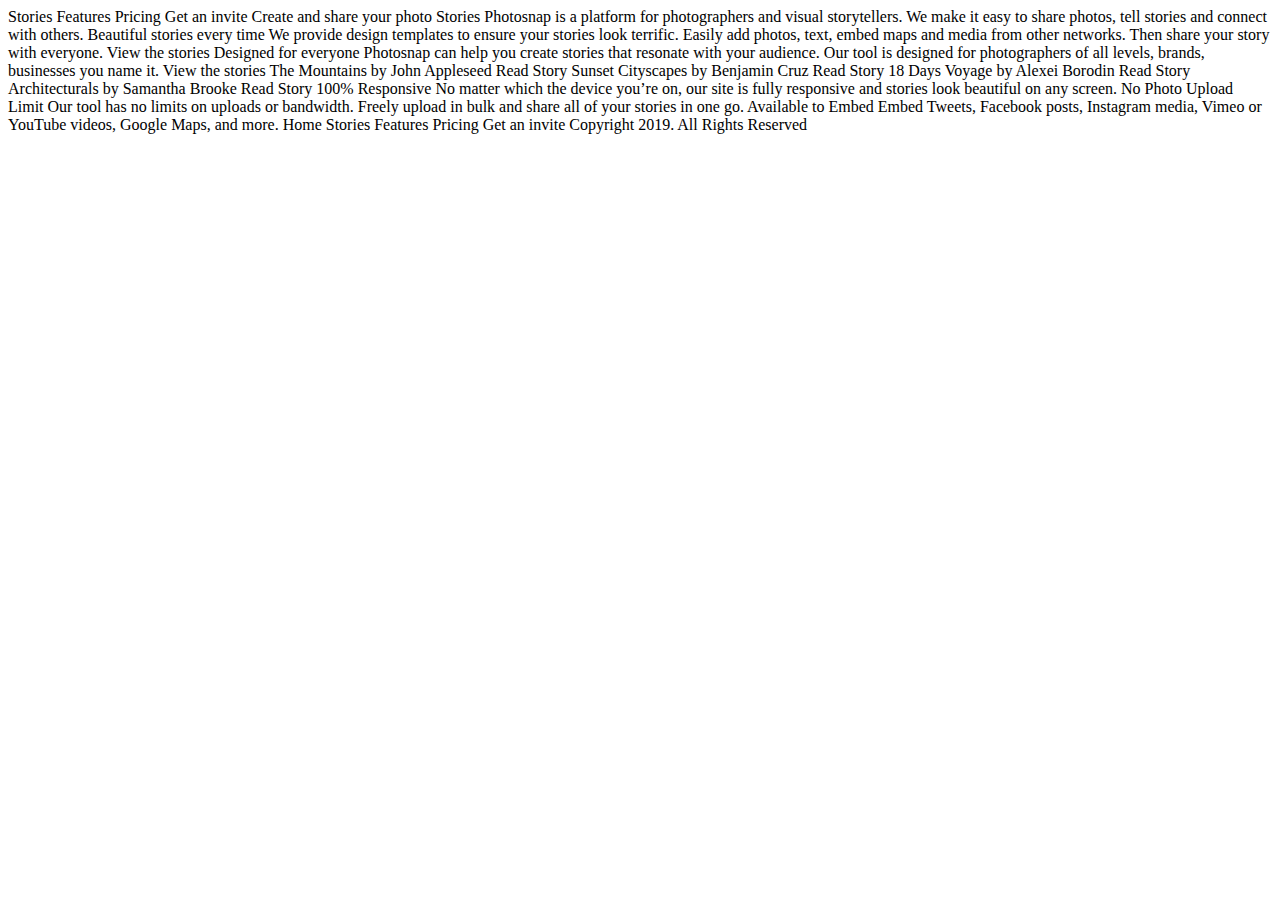
==== index.html @ 1ee5ce4e "first commit" ====
<!DOCTYPE html>
<html lang="en">
<head>
  <meta charset="UTF-8">
  <meta name="viewport" content="width=device-width, initial-scale=1.0">

  <link rel="icon" type="image/png" sizes="32x32" href="./assets/favicon-32x32.png">
  
  <title>Frontend Mentor | Photosnap Website Challenge</title>
</head>
<body>

  Stories
  Features
  Pricing

  Get an invite

  Create and share your photo Stories

  Photosnap is a platform for photographers and visual storytellers. We make it 
  easy to share photos, tell stories and connect with others.

  Beautiful stories every time
  
  We provide design templates to ensure your stories look terrific. Easily add 
  photos, text, embed maps and media from other networks. Then share your story 
  with everyone.

  View the stories

  Designed for everyone

  Photosnap can help you create stories that resonate with your audience.  Our 
  tool is designed for photographers of all levels, brands, businesses you name it. 

  View the stories

  The Mountains
  by John Appleseed
  Read Story

  Sunset Cityscapes
  by Benjamin Cruz
  Read Story

  18 Days Voyage
  by Alexei Borodin
  Read Story

  Architecturals
  by Samantha Brooke
  Read Story

  100% Responsive

  No matter which the device you’re on, our site is fully responsive and stories 
  look beautiful on any screen.

  No Photo Upload Limit

  Our tool has no limits on uploads or bandwidth. Freely upload in bulk and 
  share all of your stories in one go.

  Available to Embed

  Embed Tweets, Facebook posts, Instagram media, Vimeo or YouTube videos, 
  Google Maps, and more. 

  Home
  Stories
  Features
  Pricing

  Get an invite

  Copyright 2019. All Rights Reserved

</body>
</html>
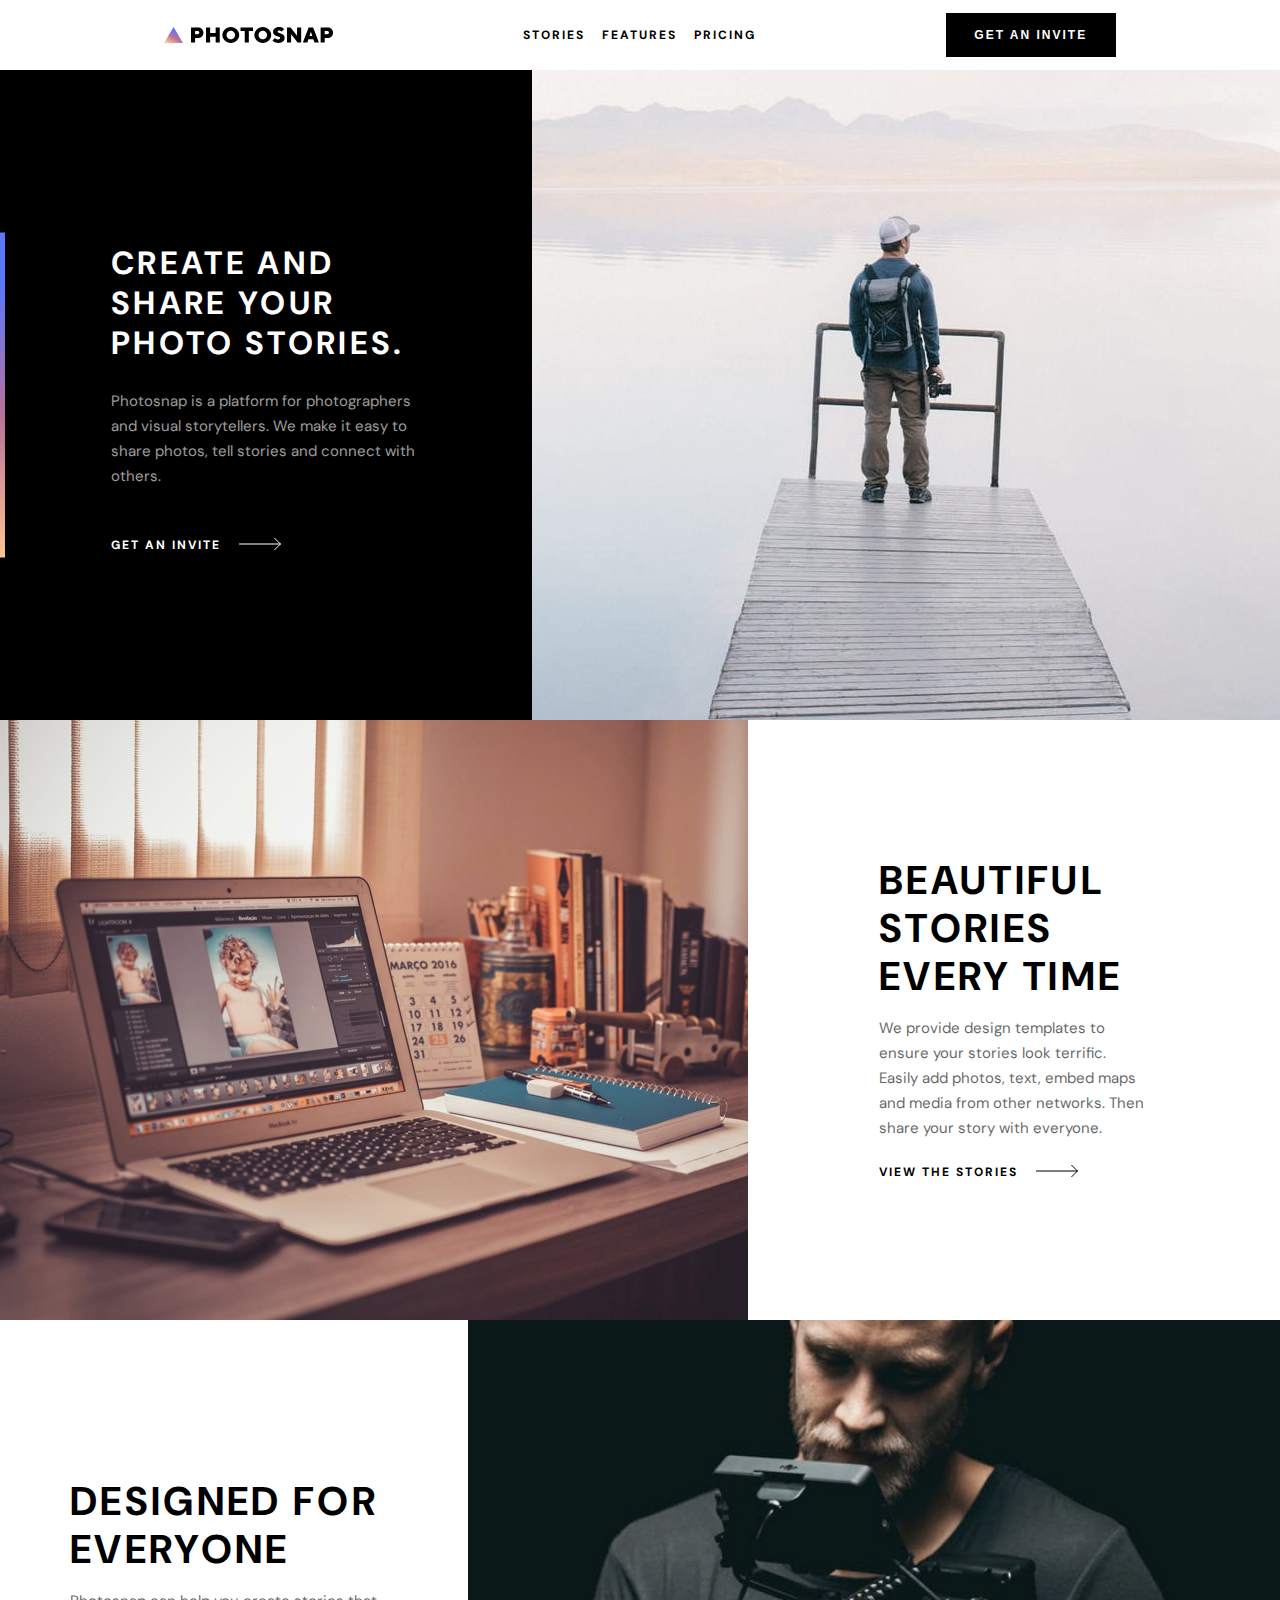
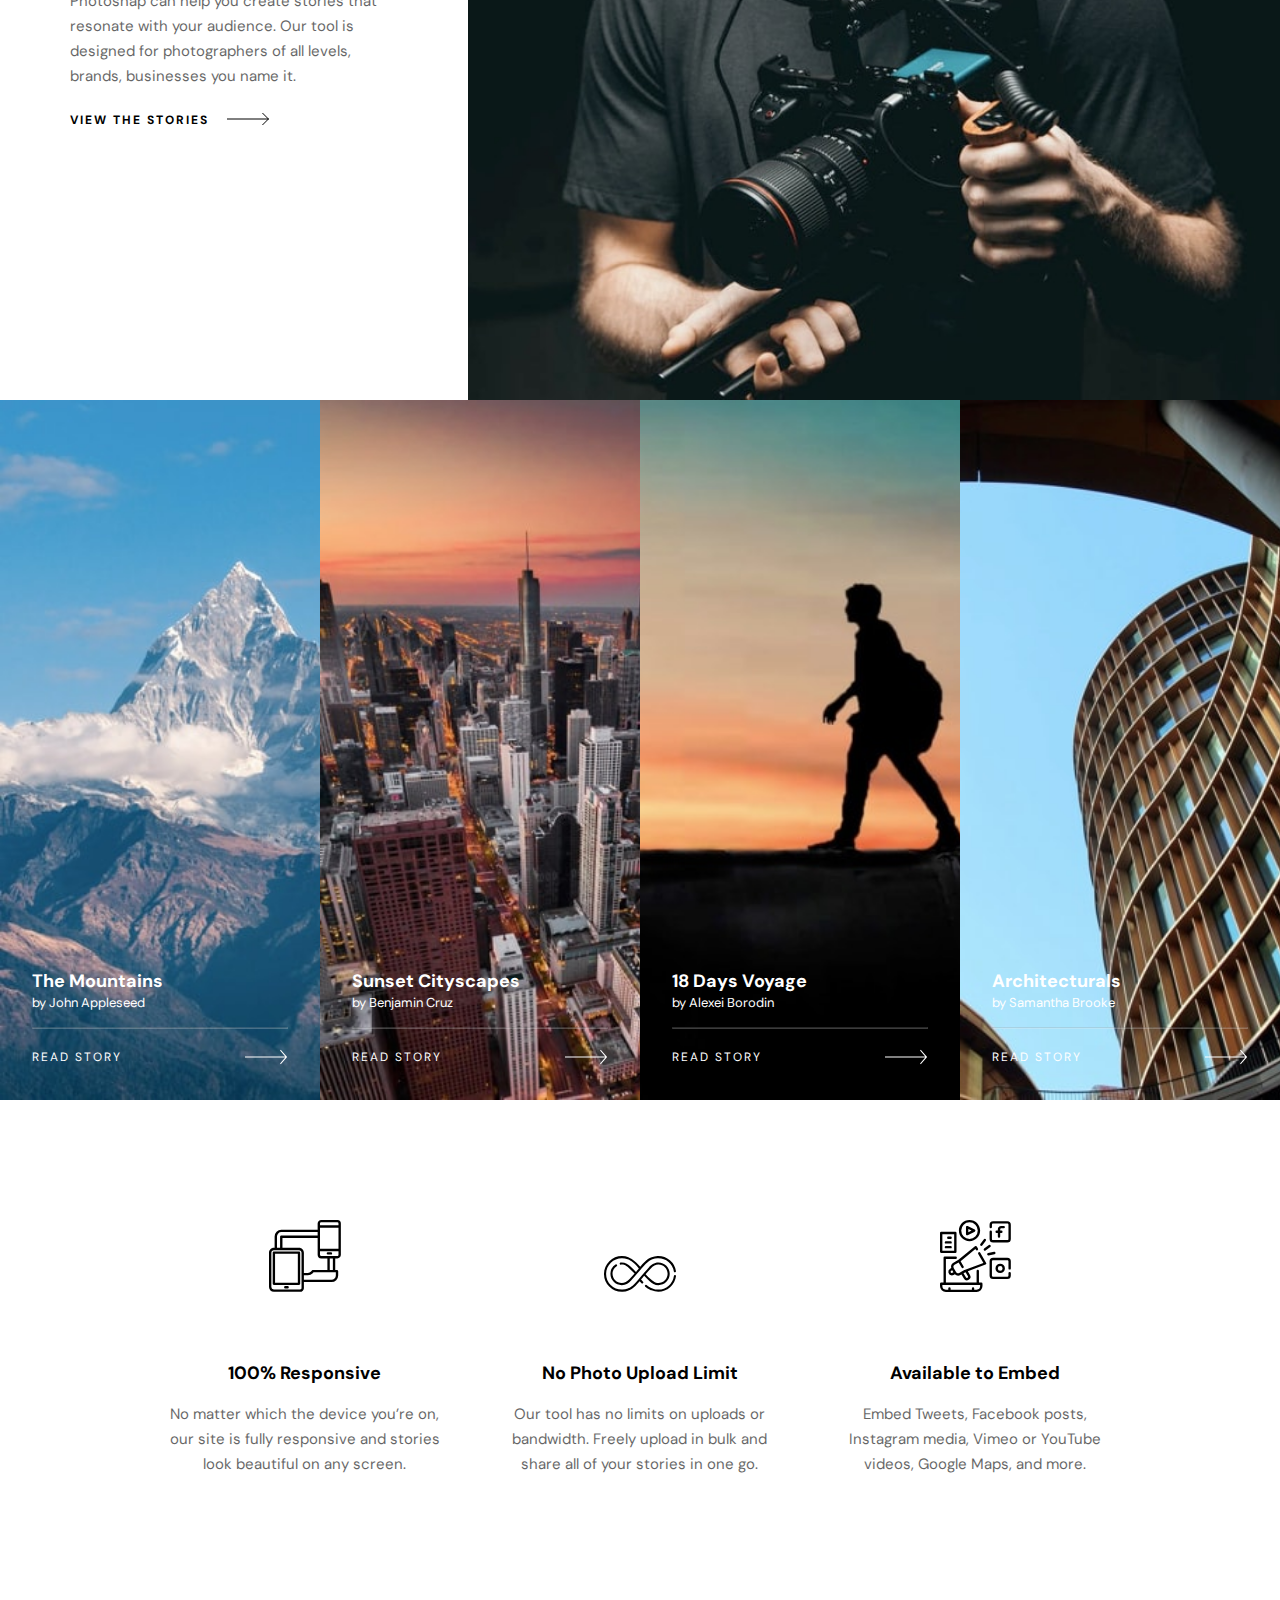
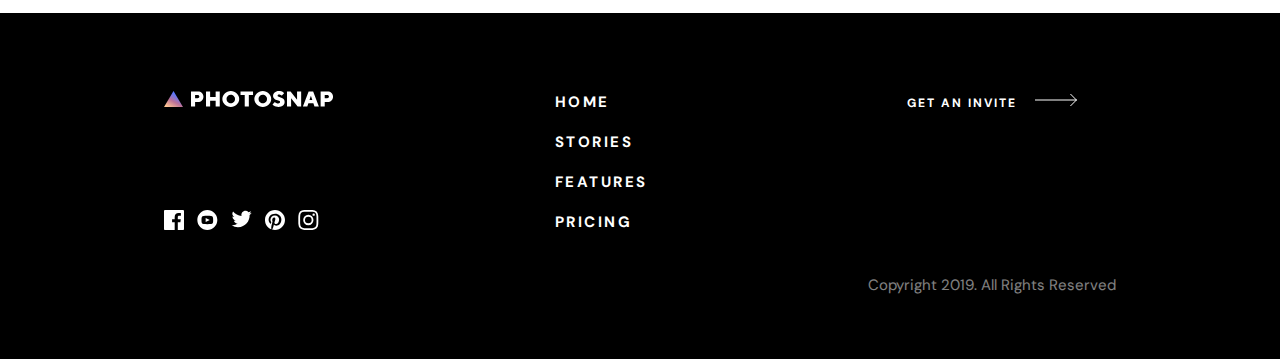
==== commit e5d446d7: "project" ====
--- a/index.html
+++ b/index.html
@@ -1,80 +1,384 @@
 <!DOCTYPE html>
 <html lang="en">
-<head>
-  <meta charset="UTF-8">
-  <meta name="viewport" content="width=device-width, initial-scale=1.0">
+  <head>
+    <meta charset="UTF-8" />
+    <meta name="viewport" content="width=device-width, initial-scale=1.0" />
+    <link rel="stylesheet" href="./styles/general.css" />
+    <link rel="stylesheet" href="./styles/style.css" />
+    <link rel="preconnect" href="https://fonts.googleapis.com" />
+    <link rel="preconnect" href="https://fonts.gstatic.com" crossorigin />
+    <link
+      href="https://fonts.googleapis.com/css2?family=DM+Sans:wght@400;700&display=swap"
+      rel="stylesheet"
+    />
 
-  <link rel="icon" type="image/png" sizes="32x32" href="./assets/favicon-32x32.png">
-  
-  <title>Frontend Mentor | Photosnap Website Challenge</title>
-</head>
-<body>
+    <link
+      rel="icon"
+      type="image/png"
+      sizes="32x32"
+      href="./assets/favicon-32x32.png"
+    />
 
-  Stories
-  Features
-  Pricing
+    <title>Frontend Mentor | Photosnap Website Challenge</title>
+  </head>
+  <body>
+    <!-- header  -->
+    <header>
+      <svg
+        class="logo"
+        xmlns="http://www.w3.org/2000/svg"
+        width="170"
+        height="16"
+      >
+        <defs>
+          <linearGradient id="a" x1="0%" x2="50%" y1="85.457%" y2="14.543%">
+            <stop offset="0%" stop-color="#FFC593" />
+            <stop offset="51.945%" stop-color="#BC7198" />
+            <stop offset="100%" stop-color="#5A77FF" />
+          </linearGradient>
+        </defs>
+        <g fill="none" fill-rule="evenodd">
+          <path
+            fill="#000"
+            fill-rule="nonzero"
+            d="M31.108 15.568v-4.541h2.703c.836 0 1.6-.133 2.292-.4a5.19 5.19 0 001.773-1.113 5.1 5.1 0 001.146-1.676c.273-.642.41-1.344.41-2.108 0-.75-.137-1.449-.41-2.098a5.072 5.072 0 00-1.146-1.686A5.19 5.19 0 0036.103.832c-.692-.266-1.456-.4-2.292-.4H27v15.136h4.108zm2.487-8.217h-2.487V4.108h2.487c.49 0 .9.162 1.232.487.332.324.497.702.497 1.135 0 .432-.165.81-.497 1.135-.332.324-.742.486-1.232.486zm12.54 8.217V9.73h5.514v5.838h4.108V.432h-4.108v5.622h-5.514V.432h-4.108v15.136h4.108zM66.784 16a8.616 8.616 0 003.319-.638 8.401 8.401 0 002.68-1.74 8.192 8.192 0 001.785-2.552c.432-.965.648-1.989.648-3.07a7.428 7.428 0 00-.648-3.07 8.192 8.192 0 00-1.784-2.552 8.401 8.401 0 00-2.681-1.74A8.616 8.616 0 0066.783 0c-1.196 0-2.306.213-3.329.638a8.432 8.432 0 00-2.67 1.74A8.192 8.192 0 0059 4.93 7.428 7.428 0 0058.351 8c0 1.081.217 2.105.649 3.07a8.192 8.192 0 001.784 2.552 8.432 8.432 0 002.67 1.74c1.023.425 2.133.638 3.33.638zm0-3.676A4.285 4.285 0 0165.119 12a3.942 3.942 0 01-1.34-.908 4.33 4.33 0 01-.887-1.373A4.479 4.479 0 0162.568 8c0-.62.108-1.193.324-1.719a4.33 4.33 0 01.886-1.373c.375-.39.822-.692 1.34-.908a4.285 4.285 0 011.666-.324c.59 0 1.142.108 1.654.324.512.216.958.519 1.34.908.382.39.681.847.898 1.373.216.526.324 1.1.324 1.719 0 .62-.108 1.193-.324 1.719a4.236 4.236 0 01-.898 1.373c-.382.39-.828.692-1.34.908a4.206 4.206 0 01-1.654.324zm18.054 3.244V4.108h4.216V.432h-12.54v3.676h4.216v11.46h4.108zM98.784 16a8.616 8.616 0 003.319-.638 8.401 8.401 0 002.68-1.74 8.192 8.192 0 001.785-2.552c.432-.965.648-1.989.648-3.07a7.428 7.428 0 00-.648-3.07 8.192 8.192 0 00-1.784-2.552 8.401 8.401 0 00-2.681-1.74A8.616 8.616 0 0098.783 0c-1.196 0-2.306.213-3.329.638a8.432 8.432 0 00-2.67 1.74A8.192 8.192 0 0091 4.93 7.428 7.428 0 0090.351 8c0 1.081.217 2.105.649 3.07a8.192 8.192 0 001.784 2.552 8.432 8.432 0 002.67 1.74c1.023.425 2.133.638 3.33.638zm0-3.676A4.285 4.285 0 0197.119 12a3.942 3.942 0 01-1.34-.908 4.33 4.33 0 01-.887-1.373A4.479 4.479 0 0194.568 8c0-.62.108-1.193.324-1.719a4.33 4.33 0 01.886-1.373c.375-.39.822-.692 1.34-.908a4.285 4.285 0 011.666-.324c.59 0 1.142.108 1.654.324.512.216.958.519 1.34.908.382.39.681.847.898 1.373.216.526.324 1.1.324 1.719 0 .62-.108 1.193-.324 1.719a4.236 4.236 0 01-.898 1.373c-.382.39-.828.692-1.34.908a4.206 4.206 0 01-1.654.324zM114.568 16c.95 0 1.801-.133 2.55-.4.75-.267 1.385-.627 1.904-1.081.519-.454.915-.98 1.189-1.578.274-.599.41-1.236.41-1.914 0-.88-.172-1.6-.518-2.162a4.35 4.35 0 00-1.298-1.362 6.98 6.98 0 00-1.697-.822l-1.697-.562a7.533 7.533 0 01-1.297-.551c-.346-.195-.52-.465-.52-.811 0-.332.148-.63.444-.898.295-.266.688-.4 1.178-.4.375 0 .714.062 1.016.184.303.123.563.263.779.422.26.173.49.367.692.584l2.378-2.487a5.559 5.559 0 00-1.276-1.08c-.432-.275-.98-.523-1.643-.747C116.5.112 115.706 0 114.784 0c-.865 0-1.65.13-2.357.39-.706.259-1.308.605-1.805 1.037-.498.432-.883.93-1.157 1.492a3.908 3.908 0 00-.41 1.73c0 .879.172 1.6.518 2.162a4.35 4.35 0 001.297 1.362 6.98 6.98 0 001.698.822c.612.201 1.178.389 1.697.562.519.173.951.357 1.297.551.346.195.52.465.52.81 0 .433-.174.812-.52 1.136-.346.324-.821.487-1.427.487-.49 0-.933-.083-1.33-.25a5.466 5.466 0 01-1.027-.55 5.352 5.352 0 01-.886-.822l-2.378 2.486c.432.49.944.923 1.535 1.298.504.331 1.131.63 1.88.897.75.267 1.63.4 2.639.4zm12.54-.432V7.135l6.508 8.433h3.546V.432h-4.108v8.433L126.568.432H123v15.136h4.108zm16.216 0l1.081-3.244h4.973l1.081 3.244h4.433L149.162.432h-4.54l-5.73 15.136h4.432zm4.973-6.487h-2.81l1.405-4.432 1.405 4.432zm12.433 6.487v-4.541h2.702c.836 0 1.6-.133 2.292-.4a5.19 5.19 0 001.773-1.113 5.1 5.1 0 001.146-1.676c.274-.642.411-1.344.411-2.108 0-.75-.137-1.449-.41-2.098a5.072 5.072 0 00-1.147-1.686 5.19 5.19 0 00-1.773-1.114c-.692-.266-1.456-.4-2.292-.4h-6.81v15.136h4.108zm2.486-8.217h-2.486V4.108h2.486c.49 0 .901.162 1.233.487.331.324.497.702.497 1.135 0 .432-.166.81-.497 1.135-.332.324-.743.486-1.233.486z"
+          />
+          <path fill="url(#a)" d="M0 16L9.5 0 19 16z" />
+        </g>
+      </svg>
+      <nav class="navbar">
+        <ul class="nav-list">
+          <li><a href="#">STORIES</a></li>
+          <li><a href="#">FEATURES</a></li>
+          <li><a href="#">PRICING</a></li>
+        </ul>
+      </nav>
+      <button class="invite-btn0">GET AN INVITE</button>
+      <div id="hamburger-icon" onclick="toggleMobileMenu(this)">
+        <div class="bar1"></div>
+        <div class="bar2"></div>
+        <ul class="mobile-menu">
+          <li><a href="#">STORIES</a></li>
+          <li><a href="#">FEATURES</a></li>
+          <li><a href="#">PRICING</a></li>
+          <hr class="nav-line" />
+          <button class="invite-btn">GET AN INVITE</button>
+        </ul>
+      </div>
+    </header>
+    <!-- ******************************************************* -->
+    <main>
+      <!-- create and share section -->
+      <section class="createsec">
+        <div class="createandshare"></div>
 
-  Get an invite
-
-  Create and share your photo Stories
-
-  Photosnap is a platform for photographers and visual storytellers. We make it 
-  easy to share photos, tell stories and connect with others.
-
-  Beautiful stories every time
-  
-  We provide design templates to ensure your stories look terrific. Easily add 
-  photos, text, embed maps and media from other networks. Then share your story 
-  with everyone.
-
-  View the stories
-
-  Designed for everyone
-
-  Photosnap can help you create stories that resonate with your audience.  Our 
-  tool is designed for photographers of all levels, brands, businesses you name it. 
-
-  View the stories
-
-  The Mountains
-  by John Appleseed
-  Read Story
-
-  Sunset Cityscapes
-  by Benjamin Cruz
-  Read Story
-
-  18 Days Voyage
-  by Alexei Borodin
-  Read Story
-
-  Architecturals
-  by Samantha Brooke
-  Read Story
-
-  100% Responsive
-
-  No matter which the device you’re on, our site is fully responsive and stories 
-  look beautiful on any screen.
-
-  No Photo Upload Limit
-
-  Our tool has no limits on uploads or bandwidth. Freely upload in bulk and 
-  share all of your stories in one go.
-
-  Available to Embed
-
-  Embed Tweets, Facebook posts, Instagram media, Vimeo or YouTube videos, 
-  Google Maps, and more. 
-
-  Home
-  Stories
-  Features
-  Pricing
-
-  Get an invite
-
-  Copyright 2019. All Rights Reserved
-
-</body>
-</html>+        <div class="createandsharetxt">
+          <div class="create-text-box">
+            <h1>Create and share your photo stories.</h1>
+            <p>
+              Photosnap is a platform for photographers and visual storytellers.
+              We make it easy to share photos, tell stories and connect with
+              others.
+            </p>
+            <div class="getinvitation">
+              <a href="#" class="invite-link">GET AN INVITE</a>
+            </div>
+          </div>
+        </div>
+      </section>
+      <!-- beautiful stories section -->
+      <section class="beautifulsec">
+        <div class="stories-photo"></div>
+        <div class="storiestxt">
+          <div class="stories-txt-box">
+            <h1>BEAUTIFUL STORIES EVERY TIME</h1>
+            <p>
+              We provide design templates to ensure your stories look terrific.
+              Easily add photos, text, embed maps and media from other networks.
+              Then share your story with everyone.
+            </p>
+            <div class="viewstory">
+              <a href="#" class="invite-story">VIEW THE STORIES</a>
+            </div>
+          </div>
+        </div>
+      </section>
+      <!-- Design for everyone -->
+      <section class="designsec">
+        <div class="design-photo"></div>
+        <div class="designtxt">
+          <div class="design-txt-box">
+            <h1>DESIGNED FOR EVERYONE</h1>
+            <p>
+              Photosnap can help you create stories that resonate with your
+              audience. Our tool is designed for photographers of all levels,
+              brands, businesses you name it.
+            </p>
+            <div class="viewstory">
+              <a href="#" class="invite-story">VIEW THE STORIES</a>
+            </div>
+          </div>
+        </div>
+      </section>
+      <!-- photo exibition -->
+      <div class="gallery">
+        <!-- mountain -->
+        <section class="mountainsec">
+          <div class="mountain">
+            <div class="txtbox">
+              <div class="author">
+                <h1>The Mountains</h1>
+                <p>by John Appleseed</p>
+              </div>
+              <hr class="story-line" />
+              <div class="read-story">
+                <p class="readtxt">READ STORY</p>
+                <img src="./assets/shared/desktop/arrow white.svg" alt="" />
+              </div>
+            </div>
+          </div>
+        </section>
+        <!-- city -->
+        <section class="citysec">
+          <div class="city">
+            <div class="txtbox">
+              <div class="author">
+                <h1>Sunset Cityscapes</h1>
+                <p>by Benjamin Cruz</p>
+              </div>
+              <hr class="story-line" />
+              <div class="read-story">
+                <p class="readtxt">READ STORY</p>
+                <img src="./assets/shared/desktop/arrow white.svg" alt="" />
+              </div>
+            </div>
+          </div>
+        </section>
+        <!-- voyage -->
+        <section class="voyagesec">
+          <div class="voyage">
+            <div class="txtbox">
+              <div class="author">
+                <h1>18 Days Voyage</h1>
+                <p>by Alexei Borodin</p>
+              </div>
+              <hr class="story-line" />
+              <div class="read-story">
+                <p class="readtxt">READ STORY</p>
+                <img src="./assets/shared/desktop/arrow white.svg" alt="" />
+              </div>
+            </div>
+          </div>
+        </section>
+        <!-- architect -->
+        <section class="architectsec">
+          <div class="architect">
+            <div class="txtbox">
+              <div class="author">
+                <h1>Architecturals</h1>
+                <p>by Samantha Brooke</p>
+              </div>
+              <hr class="story-line" />
+              <div class="read-story">
+                <p class="readtxt">READ STORY</p>
+                <img src="./assets/shared/desktop/arrow white.svg" alt="" />
+              </div>
+            </div>
+          </div>
+        </section>
+      </div>
+      <!-- features section -->
+      <section class="features">
+        <div class="responsive">
+          <img src="./assets/features/desktop/responsive.svg" alt="" />
+          <h1 class="features-heading">100% Responsive</h1>
+          <p class="features-para">
+            No matter which the device you’re on, our site is fully responsive
+            and stories look beautiful on any screen.
+          </p>
+        </div>
+        <div class="nolimit">
+          <img src="./assets/features/desktop/no-limit.svg" alt="" />
+          <h1 class="features-heading">No Photo Upload Limit</h1>
+          <p class="features-para">
+            Our tool has no limits on uploads or bandwidth. Freely upload in
+            bulk and share all of your stories in one go.
+          </p>
+        </div>
+        <div class="embed">
+          <img src="./assets/features/desktop/embed.svg" alt="" />
+          <h1 class="features-heading">Available to Embed</h1>
+          <p class="features-para">
+            Embed Tweets, Facebook posts, Instagram media, Vimeo or YouTube
+            videos, Google Maps, and more.
+          </p>
+        </div>
+      </section>
+    </main>
+    <!-- footer  -->
+    <footer>
+      <div class="footer-logos">
+        <svg
+          class="footer-logo"
+          xmlns="http://www.w3.org/2000/svg"
+          width="170"
+          height="16"
+        >
+          <defs>
+            <linearGradient id="a" x1="0%" x2="50%" y1="85.457%" y2="14.543%">
+              <stop offset="0%" stop-color="#FFC593" />
+              <stop offset="51.945%" stop-color="#BC7198" />
+              <stop offset="100%" stop-color="#5A77FF" />
+            </linearGradient>
+          </defs>
+          <g fill="none" fill-rule="evenodd">
+            <path
+              fill="#ffff"
+              fill-rule="nonzero"
+              d="M31.108 15.568v-4.541h2.703c.836 0 1.6-.133 2.292-.4a5.19 5.19 0 001.773-1.113 5.1 5.1 0 001.146-1.676c.273-.642.41-1.344.41-2.108 0-.75-.137-1.449-.41-2.098a5.072 5.072 0 00-1.146-1.686A5.19 5.19 0 0036.103.832c-.692-.266-1.456-.4-2.292-.4H27v15.136h4.108zm2.487-8.217h-2.487V4.108h2.487c.49 0 .9.162 1.232.487.332.324.497.702.497 1.135 0 .432-.165.81-.497 1.135-.332.324-.742.486-1.232.486zm12.54 8.217V9.73h5.514v5.838h4.108V.432h-4.108v5.622h-5.514V.432h-4.108v15.136h4.108zM66.784 16a8.616 8.616 0 003.319-.638 8.401 8.401 0 002.68-1.74 8.192 8.192 0 001.785-2.552c.432-.965.648-1.989.648-3.07a7.428 7.428 0 00-.648-3.07 8.192 8.192 0 00-1.784-2.552 8.401 8.401 0 00-2.681-1.74A8.616 8.616 0 0066.783 0c-1.196 0-2.306.213-3.329.638a8.432 8.432 0 00-2.67 1.74A8.192 8.192 0 0059 4.93 7.428 7.428 0 0058.351 8c0 1.081.217 2.105.649 3.07a8.192 8.192 0 001.784 2.552 8.432 8.432 0 002.67 1.74c1.023.425 2.133.638 3.33.638zm0-3.676A4.285 4.285 0 0165.119 12a3.942 3.942 0 01-1.34-.908 4.33 4.33 0 01-.887-1.373A4.479 4.479 0 0162.568 8c0-.62.108-1.193.324-1.719a4.33 4.33 0 01.886-1.373c.375-.39.822-.692 1.34-.908a4.285 4.285 0 011.666-.324c.59 0 1.142.108 1.654.324.512.216.958.519 1.34.908.382.39.681.847.898 1.373.216.526.324 1.1.324 1.719 0 .62-.108 1.193-.324 1.719a4.236 4.236 0 01-.898 1.373c-.382.39-.828.692-1.34.908a4.206 4.206 0 01-1.654.324zm18.054 3.244V4.108h4.216V.432h-12.54v3.676h4.216v11.46h4.108zM98.784 16a8.616 8.616 0 003.319-.638 8.401 8.401 0 002.68-1.74 8.192 8.192 0 001.785-2.552c.432-.965.648-1.989.648-3.07a7.428 7.428 0 00-.648-3.07 8.192 8.192 0 00-1.784-2.552 8.401 8.401 0 00-2.681-1.74A8.616 8.616 0 0098.783 0c-1.196 0-2.306.213-3.329.638a8.432 8.432 0 00-2.67 1.74A8.192 8.192 0 0091 4.93 7.428 7.428 0 0090.351 8c0 1.081.217 2.105.649 3.07a8.192 8.192 0 001.784 2.552 8.432 8.432 0 002.67 1.74c1.023.425 2.133.638 3.33.638zm0-3.676A4.285 4.285 0 0197.119 12a3.942 3.942 0 01-1.34-.908 4.33 4.33 0 01-.887-1.373A4.479 4.479 0 0194.568 8c0-.62.108-1.193.324-1.719a4.33 4.33 0 01.886-1.373c.375-.39.822-.692 1.34-.908a4.285 4.285 0 011.666-.324c.59 0 1.142.108 1.654.324.512.216.958.519 1.34.908.382.39.681.847.898 1.373.216.526.324 1.1.324 1.719 0 .62-.108 1.193-.324 1.719a4.236 4.236 0 01-.898 1.373c-.382.39-.828.692-1.34.908a4.206 4.206 0 01-1.654.324zM114.568 16c.95 0 1.801-.133 2.55-.4.75-.267 1.385-.627 1.904-1.081.519-.454.915-.98 1.189-1.578.274-.599.41-1.236.41-1.914 0-.88-.172-1.6-.518-2.162a4.35 4.35 0 00-1.298-1.362 6.98 6.98 0 00-1.697-.822l-1.697-.562a7.533 7.533 0 01-1.297-.551c-.346-.195-.52-.465-.52-.811 0-.332.148-.63.444-.898.295-.266.688-.4 1.178-.4.375 0 .714.062 1.016.184.303.123.563.263.779.422.26.173.49.367.692.584l2.378-2.487a5.559 5.559 0 00-1.276-1.08c-.432-.275-.98-.523-1.643-.747C116.5.112 115.706 0 114.784 0c-.865 0-1.65.13-2.357.39-.706.259-1.308.605-1.805 1.037-.498.432-.883.93-1.157 1.492a3.908 3.908 0 00-.41 1.73c0 .879.172 1.6.518 2.162a4.35 4.35 0 001.297 1.362 6.98 6.98 0 001.698.822c.612.201 1.178.389 1.697.562.519.173.951.357 1.297.551.346.195.52.465.52.81 0 .433-.174.812-.52 1.136-.346.324-.821.487-1.427.487-.49 0-.933-.083-1.33-.25a5.466 5.466 0 01-1.027-.55 5.352 5.352 0 01-.886-.822l-2.378 2.486c.432.49.944.923 1.535 1.298.504.331 1.131.63 1.88.897.75.267 1.63.4 2.639.4zm12.54-.432V7.135l6.508 8.433h3.546V.432h-4.108v8.433L126.568.432H123v15.136h4.108zm16.216 0l1.081-3.244h4.973l1.081 3.244h4.433L149.162.432h-4.54l-5.73 15.136h4.432zm4.973-6.487h-2.81l1.405-4.432 1.405 4.432zm12.433 6.487v-4.541h2.702c.836 0 1.6-.133 2.292-.4a5.19 5.19 0 001.773-1.113 5.1 5.1 0 001.146-1.676c.274-.642.411-1.344.411-2.108 0-.75-.137-1.449-.41-2.098a5.072 5.072 0 00-1.147-1.686 5.19 5.19 0 00-1.773-1.114c-.692-.266-1.456-.4-2.292-.4h-6.81v15.136h4.108zm2.486-8.217h-2.486V4.108h2.486c.49 0 .901.162 1.233.487.331.324.497.702.497 1.135 0 .432-.166.81-.497 1.135-.332.324-.743.486-1.233.486z"
+            />
+            <path fill="url(#a)" d="M0 16L9.5 0 19 16z" />
+          </g>
+        </svg>
+        <ul class="footernav-list0">
+          <li><a href="#">HOME</a></li>
+          <li><a href="#">STORIES</a></li>
+          <li><a href="#">FEATURES</a></li>
+          <li><a href="#">PRICING</a></li>
+        </ul>
+        <div class="icons">
+          <svg
+            class="fb"
+            xmlns="http://www.w3.org/2000/svg"
+            width="20"
+            height="20"
+          >
+            <defs>
+              <linearGradient id="grad" x1="0" x2="225%" y1="225%" y2="225%">
+                <stop offset="0%" stop-color="#63AFDB" />
+                <stop offset="100%" stop-color="#6028F1" />
+              </linearGradient>
+            </defs>
+            <rect x="10" y="20" width="80" height="80" fill="url(#grad)" />
+            <path
+              d="M18.896 0H1.104C.494 0 0 .494 0 1.104v17.793C0 19.506.494 20 1.104 20h9.58v-7.745H8.076V9.237h2.606V7.01c0-2.583 1.578-3.99 3.883-3.99 1.104 0 2.052.082 2.329.119v2.7h-1.598c-1.254 0-1.496.597-1.496 1.47v1.928h2.989l-.39 3.018h-2.6V20h5.098c.608 0 1.102-.494 1.102-1.104V1.104C20 .494 19.506 0 18.896 0z"
+            />
+          </svg>
+          <svg
+            class="youtube"
+            xmlns="http://www.w3.org/2000/svg"
+            width="21"
+            height="20"
+          >
+            <defs>
+              <linearGradient
+                id="youtube"
+                x1="0%"
+                y1="0%"
+                x2="100%"
+                y2="100%"
+                gradientTransform="rotate(45)"
+              >
+                <stop offset="0%" stop-color="#D3205A" />
+                <stop offset="100%" stop-color="#FF5A5A" />
+              </linearGradient>
+            </defs>
+            <rect x="10" y="20" width="80" height="80" fill="url(#youtube)" />
+            <path
+              d="M43.33 0c-5.523 0-10 4.478-10 10 0 5.523 4.477 10 10 10s10-4.477 10-10c0-5.522-4.477-10-10-10zm3.7 14.077c-1.75.12-5.653.12-7.402 0-1.896-.13-2.117-1.059-2.131-4.077.014-3.024.237-3.947 2.131-4.077 1.75-.12 5.652-.12 7.403 0 1.897.13 2.117 1.059 2.132 4.077-.015 3.024-.237 3.947-2.132 4.077zm-5.367-6.029l4.098 1.949-4.098 1.955V8.048z"
+              transform="translate(-33)"
+            />
+          </svg>
+          <svg
+            class="twitter"
+            xmlns="http://www.w3.org/2000/svg"
+            width="21"
+            height="18"
+          >
+            <defs>
+              <linearGradient
+                id="twitter"
+                x1="0%"
+                y1="0%"
+                x2="100%"
+                y2="100%"
+                gradientTransform="rotate(45)"
+              >
+                <stop offset="0%" stop-color="#65FFEB" />
+                <stop offset="100%" stop-color="#27718A" />
+              </linearGradient>
+            </defs>
+            <rect x="10" y="20" width="80" height="80" fill="url(#twitter)" />
+            <path
+              <path
+              d="M86.66 3.797a8.192 8.192 0 01-2.357.646 4.11 4.11 0 001.805-2.27 8.22 8.22 0 01-2.606.996 4.096 4.096 0 00-2.995-1.296c-2.65 0-4.596 2.472-3.998 5.038a11.648 11.648 0 01-8.457-4.287 4.109 4.109 0 001.27 5.478 4.086 4.086 0 01-1.858-.513c-.045 1.901 1.318 3.68 3.291 4.075a4.113 4.113 0 01-1.853.07 4.106 4.106 0 003.833 2.85 8.25 8.25 0 01-6.075 1.7 11.616 11.616 0 006.29 1.843c7.618 0 11.922-6.434 11.662-12.205a8.354 8.354 0 002.048-2.124z"
+              transform="translate(-66 -1)"
+            />
+          </svg>
+          <svg
+            class="pinterest"
+            xmlns="http://www.w3.org/2000/svg"
+            width="20"
+            height="20"
+          >
+            <defs>
+              <linearGradient
+                id="pinterest"
+                x1="0%"
+                y1="0%"
+                x2="100%"
+                y2="100%"
+                gradientTransform="rotate(45)"
+              >
+                <stop offset="0%" stop-color="#F6C683" />
+                <stop offset="100%" stop-color="#DE3838" />
+              </linearGradient>
+            </defs>
+            <rect x="10" y="20" width="80" height="80" fill="url(#pinterest)" />
+            <path
+              d="M109.99 0c-5.522 0-10 4.477-10 10 0 4.237 2.636 7.855 6.356 9.312-.088-.791-.167-2.005.035-2.868.181-.78 1.172-4.97 1.172-4.97s-.299-.6-.299-1.486c0-1.39.806-2.428 1.81-2.428.852 0 1.264.64 1.264 1.408 0 .858-.546 2.14-.828 3.33-.236.995.5 1.807 1.48 1.807 1.778 0 3.144-1.874 3.144-4.58 0-2.393-1.72-4.068-4.176-4.068-2.845 0-4.515 2.135-4.515 4.34 0 .859.33 1.781.744 2.281a.3.3 0 01.069.288l-.278 1.133c-.044.183-.145.223-.335.134-1.249-.581-2.03-2.407-2.03-3.874 0-3.154 2.292-6.052 6.608-6.052 3.469 0 6.165 2.473 6.165 5.776 0 3.447-2.173 6.22-5.19 6.22-1.013 0-1.965-.525-2.291-1.148l-.623 2.378c-.226.869-.835 1.958-1.244 2.621.937.29 1.931.446 2.962.446 5.523 0 10-4.477 10-10s-4.477-10-10-10z"
+              transform="translate(-100)"
+            />
+          </svg>
+          <svg
+            class="insta"
+            xmlns="http://www.w3.org/2000/svg"
+            width="21"
+            height="20"
+          >
+            <defs>
+              <linearGradient
+                id="insta"
+                x1="0%"
+                y1="0%"
+                x2="100%"
+                y2="100%"
+                gradientTransform="rotate(45)"
+              >
+                <stop offset="0%" stop-color="#FFC593" />
+                <stop offset=0%" stop-color="#BC7198" />
+                <stop offset="100%" stop-color="#5A77FF" />
+              </linearGradient>
+            </defs>
+            <rect x="10" y="20" width="80" height="80" fill="url(#insta)" />
+            <path
+              d="M143.32 1.802c2.67 0 2.987.01 4.042.059 2.71.123 3.976 1.409 4.099 4.099.048 1.054.057 1.37.057 4.04 0 2.672-.01 2.988-.057 4.042-.124 2.687-1.387 3.975-4.1 4.099-1.054.048-1.37.058-4.041.058-2.67 0-2.987-.01-4.04-.058-2.718-.124-3.977-1.416-4.1-4.1-.048-1.054-.058-1.37-.058-4.041 0-2.67.01-2.986.058-4.04.124-2.69 1.387-3.977 4.1-4.1 1.054-.048 1.37-.058 4.04-.058zm0-1.802c-2.716 0-3.056.012-4.123.06-3.631.167-5.65 2.182-5.816 5.817-.05 1.067-.061 1.407-.061 4.123s.012 3.057.06 4.123c.167 3.632 2.182 5.65 5.817 5.817 1.067.048 1.407.06 4.123.06s3.057-.012 4.123-.06c3.629-.167 5.652-2.182 5.816-5.817.05-1.066.061-1.407.061-4.123s-.012-3.056-.06-4.122c-.163-3.629-2.18-5.65-5.816-5.817C146.377.01 146.036 0 143.32 0zm0 4.865a5.135 5.135 0 100 10.27 5.135 5.135 0 000-10.27zm0 8.468a3.333 3.333 0 110-6.666 3.333 3.333 0 010 6.666zm5.338-9.87a1.2 1.2 0 100 2.4 1.2 1.2 0 000-2.4z"
+              transform="translate(-133)"
+            />
+          </svg>
+        </div>
+      </div>
+      <ul class="footernav-list">
+        <li><a href="#">HOME</a></li>
+        <li><a href="#">STORIES</a></li>
+        <li><a href="#">FEATURES</a></li>
+        <li><a href="#">PRICING</a></li>
+      </ul>
+      <div class="footerlastdiv">
+        <a class="footerinvite" href="">GET AN INVITE</a>
+        <p class="copyright">Copyright 2019. All Rights Reserved</p>
+      </div>
+    </footer>
+    <script src="./index.js/index.js"></script>
+  </body>
+</html>
--- a/styles/general.css
+++ b/styles/general.css
@@ -0,0 +1,20 @@
+* {
+  margin: 0;
+  padding: 0;
+  box-sizing: border-box;
+}
+
+html {
+  font-size: 62.5%;
+  scroll-behavior: smooth;
+}
+
+body {
+  font-family: "DM Sans";
+  font-style: normal;
+}
+:root {
+  /* for font size */
+  --max-font-weight: 700;
+  --min-font-weight: 400;
+}
--- a/styles/style.css
+++ b/styles/style.css
@@ -0,0 +1,979 @@
+/* ******************************************************** */
+/* whole header section with its navbar  */
+/* ******************************************************** */
+header {
+  height: 7rem;
+  padding: 0 2.4rem;
+  display: flex;
+  justify-content: space-between;
+  align-items: center;
+}
+
+.navbar {
+  display: none;
+}
+
+.invite-btn0 {
+  display: none;
+}
+
+#hamburger-icon {
+  margin: auto 0;
+  cursor: pointer;
+}
+
+#hamburger-icon div {
+  width: 2rem;
+  height: 1px;
+  background-color: black;
+  margin: 6px 0;
+  transition: 0.4s;
+}
+.open .bar1 {
+  -webkit-transform: rotate(-45deg) translate(-6px, 6px);
+  transform: rotate(-45deg) translate(-4px, 6px);
+}
+
+.open .bar2 {
+  -webkit-transform: rotate(45deg) translate(-6px, -8px);
+  transform: rotate(45deg) translate(0px, -1px);
+}
+
+.open .mobile-menu {
+  display: flex;
+  flex-direction: column;
+  align-items: center;
+  justify-content: flex-start;
+}
+
+.mobile-menu {
+  background: #ffffff;
+  margin-top: 2rem;
+  display: none;
+  position: absolute;
+  top: 50px;
+  left: 0;
+  height: calc(50vh - 50px);
+  width: 100%;
+}
+
+li {
+  list-style: none;
+  text-decoration: none;
+  margin-bottom: 2rem;
+}
+
+a {
+  font-weight: var(--max-font-weight);
+  text-decoration: none;
+  font-size: 15px;
+  line-height: 20px;
+  text-align: center;
+  letter-spacing: 2.5px;
+  text-transform: uppercase;
+  color: #000000;
+}
+
+.mobile-menu > li > a:hover {
+  mix-blend-mode: normal;
+  opacity: 0.3;
+}
+.nav-line {
+  background: #000000;
+  mix-blend-mode: normal;
+  opacity: 0.25;
+  height: 1px;
+  margin-bottom: 2rem;
+  width: 85%;
+}
+
+.nav-list > li > a:hover {
+  mix-blend-mode: normal;
+  opacity: 0.3;
+}
+.invite-btn {
+  background: #000000;
+  font-weight: var(--max-font-weight);
+  font-size: 15px;
+  line-height: 20px;
+  text-align: center;
+  letter-spacing: 2.5px;
+  color: #ffffff;
+  padding: 1em 4.5em;
+  border: none;
+}
+.invite-btn0:hover {
+  background: #dfdfdf;
+  color: #000000;
+  cursor: pointer;
+}
+/* ******************************************************** */
+/* navbar and header section ends here  */
+/* ******************************************************** */
+/* ******************************************************** */
+/* Create and share section css */
+/* ******************************************************** */
+.createandshare {
+  background-image: url(../assets/home/mobile/create-and-share.jpg);
+  background-repeat: no-repeat;
+  width: 100%;
+  height: 29rem;
+  background-size: cover;
+}
+
+.createandsharetxt {
+  position: relative;
+  background-color: #000000;
+  width: 100%;
+  height: 42rem;
+}
+.createandsharetxt::before {
+  content: "";
+  position: absolute;
+  display: block;
+  width: 50%;
+  top: 0;
+  left: 5%;
+  height: 0.5rem;
+  background: linear-gradient(
+    26.57deg,
+    #ffc593 0%,
+    #bc7198 43.29%,
+    #5a77ff 83.33%
+  );
+}
+
+.create-text-box {
+  padding: 5.1em 2.4em;
+}
+.create-text-box > h1 {
+  font-weight: var(--max-font-weight);
+  font-size: 32px;
+  line-height: 40px;
+  letter-spacing: 3.33333px;
+  text-transform: uppercase;
+  color: #ffffff;
+}
+
+.create-text-box > p {
+  font-weight: var(--min-font-weight);
+  font-size: 15px;
+  line-height: 25px;
+  color: #ffffff;
+  mix-blend-mode: normal;
+  opacity: 0.6;
+  margin-top: 1.6rem;
+}
+
+.getinvitation {
+  display: flex;
+  flex-direction: row;
+  margin-top: 2.3rem;
+}
+
+.invite-link {
+  font-size: 12px;
+  line-height: 16px;
+  letter-spacing: 2px;
+  color: #ffffff;
+  display: inline-flex;
+}
+
+.invite-link::after {
+  content: url(../assets/shared/desktop/arrow\ white.svg);
+  margin-left: 1.8rem;
+}
+.invite-link:hover {
+  text-decoration-line: underline;
+  color: #ffffff;
+  cursor: pointer;
+}
+
+/* ******************************************************** */
+/* beautiful stories section */
+/* ******************************************************** */
+.stories-photo {
+  background-image: url(../assets/home/mobile/beautiful-stories.jpg);
+  background-repeat: no-repeat;
+  width: 100%;
+  height: 27rem;
+  background-size: cover;
+}
+.stories-txt-box {
+  padding: 5.9em 2.4em;
+}
+.stories-txt-box > h1 {
+  font-weight: var(--max-font-weight);
+  font-size: 32px;
+  line-height: 40px;
+  letter-spacing: 3.33333px;
+  text-transform: uppercase;
+  color: #000000;
+}
+
+.stories-txt-box > p {
+  font-weight: var(--min-font-weight);
+  font-size: 15px;
+  line-height: 25px;
+  color: #000000;
+  margin-top: 1.6rem;
+  mix-blend-mode: normal;
+  opacity: 0.6;
+}
+
+.viewstory {
+  display: flex;
+  flex-direction: row;
+  margin-top: 2.3rem;
+}
+
+.invite-story {
+  font-size: 12px;
+  line-height: 16px;
+  letter-spacing: 2px;
+  color: #000000;
+  display: inline-flex;
+}
+.invite-story::after {
+  content: url(../assets/shared/desktop/arrow\ black.svg);
+  margin-left: 1.8rem;
+}
+
+/* ******************************************************** */
+/* Design for everyone */
+/* ******************************************************** */
+.design-photo {
+  background-image: url(../assets/home/mobile/designed-for-everyone.jpg);
+  background-repeat: no-repeat;
+  width: 100%;
+  height: 27rem;
+  background-size: cover;
+}
+.design-txt-box {
+  padding: 5.9em 2.4em;
+}
+.design-txt-box > h1 {
+  font-weight: var(--max-font-weight);
+  font-size: 32px;
+  line-height: 40px;
+  letter-spacing: 3.33333px;
+  text-transform: uppercase;
+  color: #000000;
+}
+
+.design-txt-box > p {
+  font-weight: var(--min-font-weight);
+  font-size: 15px;
+  line-height: 25px;
+  color: #000000;
+  margin-top: 1.6rem;
+  mix-blend-mode: normal;
+  opacity: 0.6;
+}
+
+/* ******************************************************** */
+/* photo exibition*/
+/* mountain section */
+/* ******************************************************** */
+
+.mountain {
+  background-image: url(../assets/stories/mobile/mountains.jpg);
+  background-repeat: no-repeat;
+  width: 100%;
+  height: 37rem;
+  background-size: cover;
+  display: flex;
+  align-items: flex-end;
+  justify-content: center;
+  padding: 3.5rem 0;
+}
+.mountainsec::after {
+  content: "";
+  position: absolute;
+  left: 0;
+  width: 100%;
+  height: 5px;
+  background-image: linear-gradient(
+    27deg,
+    #ffc593 0%,
+    #bc7198 49%,
+    #5a77ff 95%
+  );
+  opacity: 0;
+  transition: opacity 0.3s;
+}
+.txtbox {
+  width: 80%;
+}
+.author {
+  margin-bottom: 1.6rem;
+}
+.author > h1 {
+  font-size: 18px;
+  line-height: 25px;
+  font-weight: var(--max-font-weight);
+  color: #ffffff;
+}
+.author > p {
+  font-size: 13px;
+  line-height: 17px;
+  font-weight: var(--min-font-weight);
+  color: #ffffff;
+}
+.story-line {
+  background: #ffffff;
+  mix-blend-mode: normal;
+  opacity: 0.25;
+  margin-bottom: 2rem;
+}
+.read-story {
+  display: flex;
+  justify-content: space-between;
+}
+.readtxt {
+  font-size: 12px;
+  line-height: 16px;
+  font-weight: var(--min-font-weight);
+  letter-spacing: 2px;
+  color: #ffffff;
+}
+
+/* ******************************************************** */
+/* photo exibition*/
+/* city section */
+/* ******************************************************** */
+.city {
+  background-image: url(../assets/stories/mobile/cityscapes.jpg);
+  background-repeat: no-repeat;
+  width: 100%;
+  height: 37rem;
+  background-size: cover;
+  display: flex;
+  align-items: flex-end;
+  justify-content: center;
+  padding: 3.5rem 0;
+}
+
+.citysec::after {
+  content: "";
+  position: absolute;
+  left: 0;
+  width: 100%;
+  height: 5px;
+  background-image: linear-gradient(
+    27deg,
+    #ffc593 0%,
+    #bc7198 49%,
+    #5a77ff 95%
+  );
+  opacity: 0;
+  transition: opacity 0.3s;
+}
+/* ******************************************************** */
+/* photo exibition*/
+/* voyage section */
+/* ******************************************************** */
+.voyage {
+  background-image: url(../assets/stories/mobile/18-days-voyage.jpg);
+  background-repeat: no-repeat;
+  width: 100%;
+  height: 35rem;
+  background-size: cover;
+  display: flex;
+  align-items: flex-end;
+  justify-content: center;
+  padding: 3.5rem 0;
+}
+
+.voyagesec::after {
+  content: "";
+  position: absolute;
+  left: 0;
+  width: 100%;
+  height: 5px;
+  background-image: linear-gradient(
+    27deg,
+    #ffc593 0%,
+    #bc7198 49%,
+    #5a77ff 95%
+  );
+  opacity: 0;
+  transition: opacity 0.3s;
+}
+/* ******************************************************** */
+/* photo exibition*/
+/* architecte section */
+/* ******************************************************** */
+.architect {
+  background-image: url(../assets/stories/mobile/architecturals.jpg);
+  background-repeat: no-repeat;
+  width: 100%;
+  height: 35rem;
+  background-size: cover;
+  display: flex;
+  align-items: flex-end;
+  justify-content: center;
+  padding: 3.5rem 0;
+}
+.architectsec::after {
+  content: "";
+  position: absolute;
+  left: 0;
+  width: 100%;
+  height: 5px;
+  background-image: linear-gradient(
+    27deg,
+    #ffc593 0%,
+    #bc7198 49%,
+    #5a77ff 95%
+  );
+  opacity: 0;
+  transition: opacity 0.3s;
+}
+/* ******************************************************** */
+/* features section */
+/* ******************************************************** */
+.features {
+  padding: 8rem 3.2rem;
+  display: flex;
+  flex-direction: column;
+  justify-content: center;
+  text-align: center;
+  gap: 5.6rem;
+}
+.features-heading {
+  font-weight: var(--max-font-weight);
+  font-size: 18px;
+  line-height: 25px;
+  text-align: center;
+  color: #000000;
+  margin-top: 6.6rem;
+}
+.features-para {
+  font-weight: var(--min-font-weight);
+  font-size: 15px;
+  line-height: 25px;
+  text-align: center;
+  color: #000000;
+  mix-blend-mode: normal;
+  margin-top: 1.6rem;
+  opacity: 0.6;
+  margin-bottom: 1.6rem;
+}
+
+/* ******************************************************** */
+/* footer */
+/* ******************************************************** */
+footer {
+  padding: 5.6rem 6rem;
+  background-color: #000000;
+  display: flex;
+  flex-direction: column;
+  justify-content: center;
+  align-items: center;
+}
+
+.footernav-list0 {
+  display: none;
+}
+
+.icons {
+  display: flex;
+  flex-direction: row;
+  justify-content: center;
+  gap: 1.3rem;
+  margin-top: 3.2rem;
+  margin-bottom: 5rem;
+}
+.icons > svg {
+  fill: #ffffff;
+  cursor: pointer;
+}
+
+.fb:hover {
+  fill: url(#grad);
+}
+
+.youtube:hover {
+  fill: url(#youtube);
+}
+
+.twitter:hover {
+  fill: url(#twitter);
+}
+.pinterest:hover {
+  fill: url(#pinterest);
+}
+.insta:hover {
+  fill: url(#insta);
+}
+
+.footerlastdiv {
+  align-items: center;
+  display: flex;
+  flex-direction: column;
+}
+
+.footernav-list > li > a {
+  margin-top: 5rem;
+  list-style: none;
+  text-decoration: none;
+  margin-bottom: 2rem;
+  font-weight: var(--max-font-weight);
+  text-decoration: none;
+  font-size: 15px;
+  line-height: 20px;
+  text-align: center;
+  letter-spacing: 2.5px;
+  text-transform: uppercase;
+  color: #ffffff;
+}
+
+.footerinvite {
+  font-weight: var(--max-font-weight);
+  font-size: 12px;
+  line-height: 16px;
+  letter-spacing: 2px;
+  margin-bottom: 3.4rem;
+  color: #ffffff;
+  margin-top: 11rem;
+}
+.footerinvite::after {
+  content: url(../assets/shared/desktop/arrow\ white.svg);
+  margin-left: 1.8rem;
+}
+.copyright {
+  font-weight: var(--min-font-weight);
+  font-size: 15px;
+  line-height: 20px;
+  text-align: center;
+  color: #ffffff;
+  mix-blend-mode: normal;
+  opacity: 0.5;
+  margin-top: 3.4rem;
+}
+
+/* ******************************************************** */
+/* min-tablet version starts from here 560px*/
+/* ******************************************************** */
+@media screen and (min-width: 560px) {
+  /* ******************************************************** */
+  /* header section */
+  /* ******************************************************** */
+  #hamburger-icon {
+    display: none;
+    visibility: hidden;
+  }
+
+  .navbar {
+    display: flex;
+    flex-direction: row;
+    margin-top: 2rem;
+  }
+
+  .nav-list {
+    display: flex;
+    flex-direction: row;
+    justify-content: space-around;
+    gap: 1.7rem;
+  }
+
+  .nav-line {
+    display: none;
+  }
+
+  header {
+    padding: 2.8rem 1rem;
+  }
+  .invite-btn0 {
+    display: inline-block;
+    background: #000000;
+    font-weight: var(--max-font-weight);
+    font-size: 12px;
+    line-height: 20px;
+    text-align: center;
+    color: #ffffff;
+    padding: 0.5em 2.4em;
+    border: none;
+  }
+
+  .nav-list > li > a {
+    text-decoration: none;
+    font-size: 10px;
+    line-height: 20px;
+    text-align: center;
+    letter-spacing: 1.5px;
+    text-transform: uppercase;
+    color: #000000;
+  }
+  /* ******************************************************** */
+  /* main section  */
+  /* create and share */
+  /* ******************************************************** */
+  .createsec {
+    display: flex;
+    flex-direction: row-reverse;
+  }
+  .createandshare {
+    background-position: center;
+    height: 42rem;
+  }
+  .createandsharetxt::before {
+    width: 0.5rem;
+    top: 50%;
+    transform: translateY(-50%);
+    left: 0;
+    height: 50%;
+  }
+  /*  beautiful stories section  */
+  .beautifulsec {
+    display: flex;
+    flex-direction: row;
+  }
+  .stories-photo {
+    height: 42rem;
+  }
+  /* Design for everyone */
+
+  .designsec {
+    display: flex;
+    flex-direction: row-reverse;
+  }
+  .design-photo {
+    background-position: center;
+    height: 42rem;
+  }
+
+  /* Photo exibition  */
+  .gallery {
+    display: grid;
+    grid-template-columns: repeat(2, 1fr);
+  }
+
+  /* footer */
+
+  footer {
+    display: flex;
+    flex-direction: row;
+    justify-content: space-between;
+    align-items: baseline;
+    gap: 2rem;
+    padding: 2.8rem 2rem;
+  }
+  .footernav-list {
+    display: none;
+  }
+  .footernav-list0 {
+    display: flex;
+    gap: 1rem;
+    flex-direction: row;
+    margin-top: 3.2rem;
+  }
+  .footernav-list0 > li > a {
+    list-style: none;
+    text-decoration: none;
+    margin-bottom: 2rem;
+    font-weight: var(--max-font-weight);
+    text-decoration: none;
+    font-size: 15px;
+    line-height: 20px;
+    text-align: center;
+    letter-spacing: 2.5px;
+    text-transform: uppercase;
+    color: #ffffff;
+  }
+  .icons {
+    margin-top: 10rem;
+    justify-content: unset;
+  }
+
+  .copyright {
+    font-size: unset;
+    margin-top: 11rem;
+  }
+}
+
+/* ******************************************************** */
+/* tablet version starts from here 768px */
+/* ******************************************************** */
+@media screen and (min-width: 768px) {
+  header {
+    padding: 1.9rem 4rem;
+  }
+  .nav-list > li > a {
+    font-size: 12px;
+    line-height: 16px;
+    letter-spacing: 2px;
+  }
+
+  .invite-btn0 {
+    font-size: 12px;
+    line-height: 16px;
+    letter-spacing: 2px;
+    padding: 1.2em 2.4em;
+    border: none;
+  }
+  /* main section **********************************/
+  /* creat and share */
+
+  .createandsharetxt {
+    height: 65rem;
+  }
+
+  .createandshare {
+    background-image: url(../assets/home/tablet/create-and-share.jpg);
+    background-repeat: no-repeat;
+    height: 65rem;
+  }
+
+  .create-text-box {
+    padding: 17.3em 5.4em;
+  }
+  .create-text-box > h1 {
+    font-weight: var(--max-font-weight);
+    font-size: 3.2rem;
+    line-height: 4rem;
+    letter-spacing: 3.33333px;
+    text-transform: uppercase;
+  }
+
+  .create-text-box > p {
+    font-weight: var(--min-font-weight);
+    font-size: 1.5rem;
+    line-height: 2.5rem;
+    opacity: 0.6;
+    margin-top: 2.6rem;
+  }
+  .getinvitation {
+    margin-top: 4.8rem;
+  }
+  .invite-link {
+    font-size: 12px;
+    line-height: 16px;
+    letter-spacing: 2px;
+  }
+  /* beautiful stories section */
+
+  .stories-photo {
+    background-image: url(../assets/home/tablet/beautiful-stories.jpg);
+    background-repeat: no-repeat;
+    height: 60rem;
+  }
+  .stories-txt-box {
+    padding: 15.1em 7.4em;
+  }
+  .stories-txt-box > h1 {
+    font-size: 4rem;
+    line-height: 4.8rem;
+  }
+  .stories-txt-box > p {
+    font-size: 1.5rem;
+    line-height: 2.5rem;
+  }
+  /* Design for everyone */
+
+  .design-photo {
+    background-image: url(../assets/home/tablet/designed-for-everyone.jpg);
+    background-repeat: no-repeat;
+    height: 60rem;
+  }
+
+  .designtxt {
+    padding: 11.1em 2.4em;
+  }
+  .design-txt-box > h1 {
+    font-size: 4rem;
+    line-height: 4.8rem;
+  }
+  /* ********************************************** */
+  /* gallery section */
+  /* ********************************************** */
+  /* mountain */
+  .mountain {
+    background-image: url(../assets/stories/desktop/mountains.jpg);
+    background-repeat: no-repeat;
+    height: 53rem;
+  }
+
+  /* city */
+  .city {
+    background-image: url(../assets/stories/desktop/cityscapes.jpg);
+    background-repeat: no-repeat;
+    height: 53rem;
+  }
+  /* voyage */
+  .voyage {
+    background-image: url(../assets/stories/desktop/18-days-voyage.jpg);
+    background-repeat: no-repeat;
+    height: 53rem;
+  }
+  /* architect */
+  .architect {
+    background-image: url(../assets/stories/desktop/architecturals.jpg);
+    background-repeat: no-repeat;
+    height: 53rem;
+  }
+  /* features */
+  .features {
+    padding: 12rem 15rem;
+    max-width: 100%;
+  }
+  /* footer */
+  footer {
+    padding: 1.9rem 4rem;
+  }
+  .footerinvite {
+    margin-top: 6.4rem;
+  }
+  .footernav-list0 > li > a {
+    font-size: 12px;
+    line-height: 16px;
+  }
+  .copyright {
+    font-size: 15px;
+    line-height: 20px;
+    margin-top: 13rem;
+  }
+}
+
+/* ******************************************************* */
+/* DEsktop version */
+/* ******************************************************* */
+@media screen and (min-width: 1024px) {
+  /* header */
+  header {
+    padding: 1.6em 16.4em;
+  }
+  /* create and share */
+  .createandshare {
+    background-image: url(../assets/home/desktop/create-and-share.jpg);
+    background-repeat: no-repeat;
+    /* height: 83rem; */
+  }
+  .createandsharetxt {
+    width: 91rem;
+  }
+  .create-text-box {
+    padding: 17.3em 11.1em;
+  }
+
+  /* beautiful stories section */
+  .stories-photo {
+    background-image: url(../assets/home/desktop/beautiful-stories.jpg);
+    background-repeat: no-repeat;
+  }
+  .storiestxt {
+    width: 91rem;
+  }
+  .stories-txt-box {
+    padding: 13.6em 13.1em;
+  }
+  /*  Design for everyone*/
+  .design-photo {
+    background-image: url(../assets/home/desktop/designed-for-everyone.jpg);
+    background-repeat: no-repeat;
+    height: 68rem;
+  }
+  .designtxt {
+    width: 71rem;
+  }
+  .design-txt-box {
+    padding: 4.6rem;
+  }
+  .invite-story:hover {
+    color: #000000;
+    text-decoration: underline;
+  }
+  /* photo exibition */
+  .gallery {
+    display: grid;
+    grid-template-columns: repeat(4, 1fr);
+  }
+  .mountain,
+  .city,
+  .voyage,
+  .architect {
+    height: 70rem;
+  }
+
+  /* hovers */
+  .mountainsec {
+    transition: all 0.3s;
+  }
+  .mountainsec:hover {
+    transform: translateY(-25px);
+    cursor: pointer;
+    opacity: 1;
+    filter: brightness(65%);
+  }
+
+  .citysec {
+    transition: all 0.3s;
+  }
+  .citysec:hover {
+    transform: translateY(-25px);
+    cursor: pointer;
+    opacity: 1;
+    filter: brightness(65%);
+  }
+
+  .voyagesec {
+    transition: all 0.3s;
+  }
+  .voyagesec:hover {
+    transform: translateY(-25px);
+    cursor: pointer;
+    opacity: 1;
+    filter: brightness(65%);
+  }
+  .architectsec {
+    transition: all 0.3s;
+  }
+
+  .architectsec:hover {
+    transform: translateY(-25px);
+    cursor: pointer;
+    opacity: 1;
+    filter: brightness(65%);
+  }
+  .mountainsec:hover::after {
+    opacity: 1;
+  }
+  .citysec:hover::after {
+    opacity: 1;
+  }
+  .voyagesec:hover::after {
+    opacity: 1;
+  }
+  .architectsec:hover::after {
+    opacity: 1;
+  }
+
+  /* features */
+  .features {
+    padding: 12rem 16.5rem;
+    display: grid;
+    align-items: baseline;
+    grid-template-columns: repeat(3, 1fr);
+  }
+  /* footer */
+  footer {
+    padding: 1.6em 16.4em 6.4em;
+  }
+  .footernav-list0 {
+    display: none;
+  }
+  .footernav-list {
+    display: flex;
+    flex-direction: column;
+  }
+  .footernav-list > li > a:hover {
+    cursor: pointer;
+    mix-blend-mode: normal;
+    opacity: 0.3;
+  }
+  .footerinvite:hover {
+    text-decoration: underline;
+    cursor: pointer;
+  }
+}
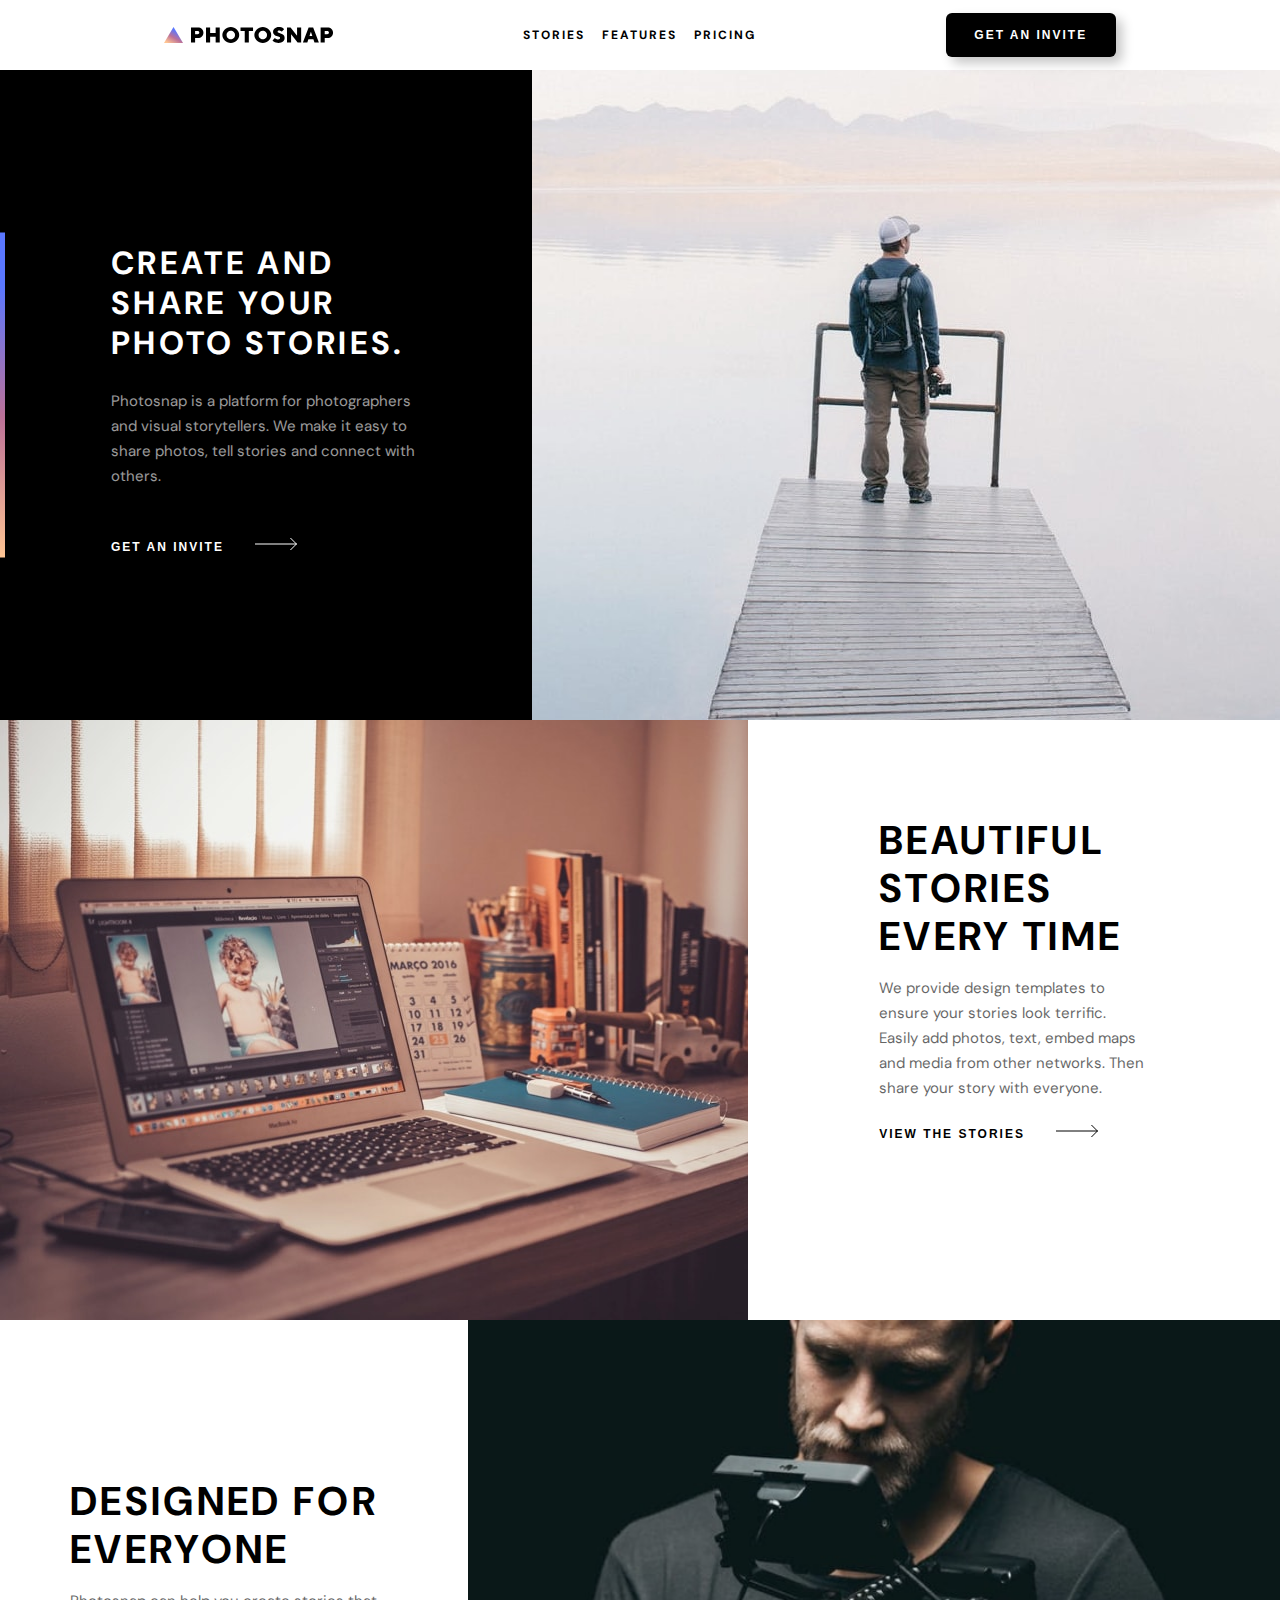
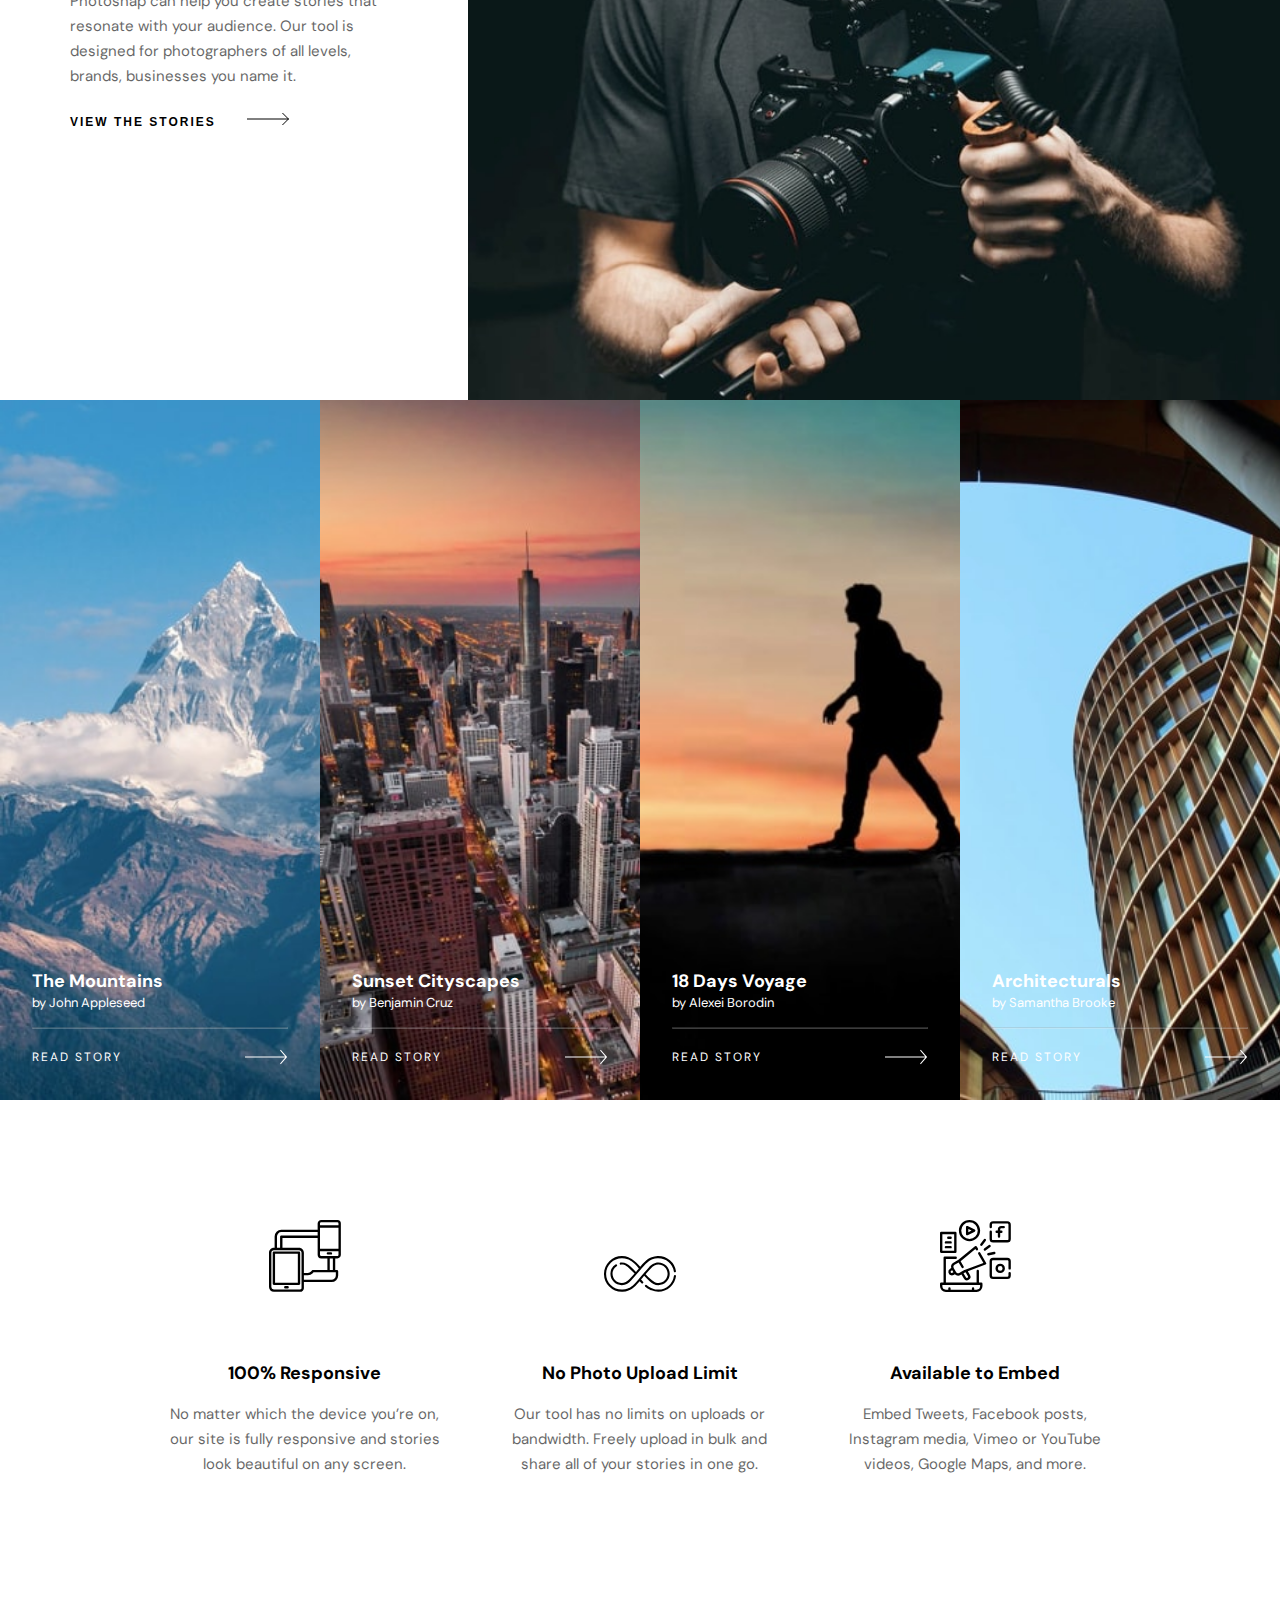
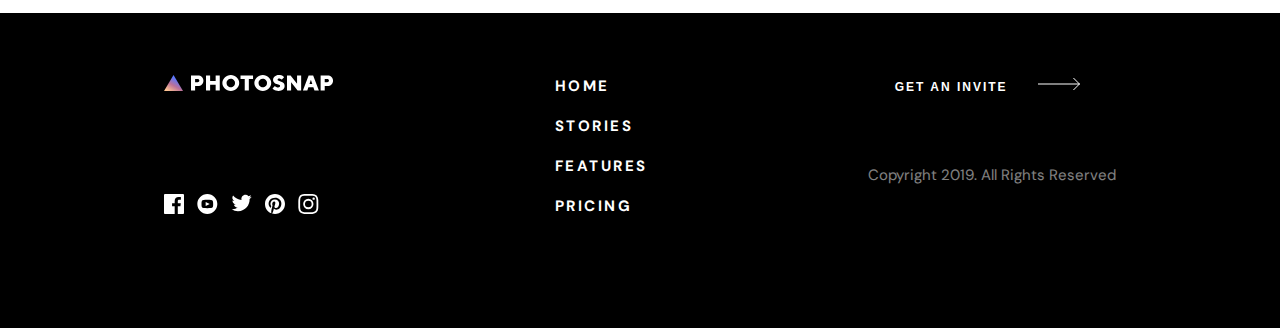
==== commit e5cde84e: "change" ====
--- a/index.html
+++ b/index.html
@@ -48,7 +48,7 @@
       </svg>
       <nav class="navbar">
         <ul class="nav-list">
-          <li><a href="#">STORIES</a></li>
+          <li><a href="./stories.html">STORIES</a></li>
           <li><a href="#">FEATURES</a></li>
           <li><a href="#">PRICING</a></li>
         </ul>
@@ -58,7 +58,7 @@
         <div class="bar1"></div>
         <div class="bar2"></div>
         <ul class="mobile-menu">
-          <li><a href="#">STORIES</a></li>
+          <li><a href="./stories.html">STORIES</a></li>
           <li><a href="#">FEATURES</a></li>
           <li><a href="#">PRICING</a></li>
           <hr class="nav-line" />
@@ -80,9 +80,14 @@
               We make it easy to share photos, tell stories and connect with
               others.
             </p>
-            <div class="getinvitation">
+            <button class="getinvitation">
               <a href="#" class="invite-link">GET AN INVITE</a>
-            </div>
+              <svg xmlns="http://www.w3.org/2000/svg" width="43" height="14">
+                <g fill="none" fill-rule="evenodd" stroke="#ffff">
+                  <path d="M0 7h41.864M35.428 1l6 6-6 6" />
+                </g>
+              </svg>
+            </button>
           </div>
         </div>
       </section>
@@ -97,9 +102,14 @@
               Easily add photos, text, embed maps and media from other networks.
               Then share your story with everyone.
             </p>
-            <div class="viewstory">
+            <button class="viewstory">
               <a href="#" class="invite-story">VIEW THE STORIES</a>
-            </div>
+              <svg xmlns="http://www.w3.org/2000/svg" width="43" height="14">
+                <g fill="none" fill-rule="evenodd" stroke="#000">
+                  <path d="M0 7h41.864M35.428 1l6 6-6 6" />
+                </g>
+              </svg>
+            </button>
           </div>
         </div>
       </section>
@@ -114,9 +124,14 @@
               audience. Our tool is designed for photographers of all levels,
               brands, businesses you name it.
             </p>
-            <div class="viewstory">
+            <button class="viewstory">
               <a href="#" class="invite-story">VIEW THE STORIES</a>
-            </div>
+              <svg xmlns="http://www.w3.org/2000/svg" width="43" height="14">
+                <g fill="none" fill-rule="evenodd" stroke="#000">
+                  <path d="M0 7h41.864M35.428 1l6 6-6 6" />
+                </g>
+              </svg>
+            </button>
           </div>
         </div>
       </section>
@@ -242,7 +257,7 @@
         </svg>
         <ul class="footernav-list0">
           <li><a href="#">HOME</a></li>
-          <li><a href="#">STORIES</a></li>
+          <li><a href="./stories.html">STORIES</a></li>
           <li><a href="#">FEATURES</a></li>
           <li><a href="#">PRICING</a></li>
         </ul>
@@ -370,15 +385,22 @@
       </div>
       <ul class="footernav-list">
         <li><a href="#">HOME</a></li>
-        <li><a href="#">STORIES</a></li>
+        <li><a href="./stories.html">STORIES</a></li>
         <li><a href="#">FEATURES</a></li>
         <li><a href="#">PRICING</a></li>
       </ul>
       <div class="footerlastdiv">
-        <a class="footerinvite" href="">GET AN INVITE</a>
+        <button class="getinvitation">
+          <a href="#" class="invite-link">GET AN INVITE</a>
+          <svg xmlns="http://www.w3.org/2000/svg" width="43" height="14">
+            <g fill="none" fill-rule="evenodd" stroke="#ffff">
+              <path d="M0 7h41.864M35.428 1l6 6-6 6" />
+            </g>
+          </svg>
+        </button>
         <p class="copyright">Copyright 2019. All Rights Reserved</p>
       </div>
     </footer>
-    <script src="./index.js/index.js"></script>
+    <script src="./js/index.js"></script>
   </body>
 </html>
--- a/styles/style.css
+++ b/styles/style.css
@@ -91,8 +91,18 @@
   mix-blend-mode: normal;
   opacity: 0.3;
 }
+
+/* ********************************************************** */
+/* button decoration */
+/* ******************************************************** */
 .invite-btn {
-  background: #000000;
+  display: inline-block;
+  transition: all 0.2s ease-in;
+  position: relative;
+  overflow: hidden;
+  z-index: 1;
+  color: #ffff;
+  padding: 0.7em 1.7em;
   font-weight: var(--max-font-weight);
   font-size: 15px;
   line-height: 20px;
@@ -100,14 +110,78 @@
   letter-spacing: 2.5px;
   color: #ffffff;
   padding: 1em 4.5em;
-  border: none;
-}
-.invite-btn0:hover {
-  background: #dfdfdf;
+  border-radius: 0.5em;
+  background: #000000;
+  border: 1px solid #e8e8e8;
+  box-shadow: 6px 6px 12px #c5c5c5, -6px -6px 12px #ffffff;
+}
+
+.invite-btn:active {
+  color: #666;
+  box-shadow: inset 4px 4px 12px #c5c5c5, inset -4px -4px 12px #ffffff;
+}
+
+.invite-btn:before {
+  content: "";
+  position: absolute;
+  left: 50%;
+  transform: translateX(-50%) scaleY(1) scaleX(1.25);
+  top: 100%;
+  width: 140%;
+  height: 180%;
+  background-color: rgba(0, 0, 0, 0.05);
+  border-radius: 50%;
+  display: block;
+  transition: all 0.5s 0.1s cubic-bezier(0.55, 0, 0.1, 1);
+  z-index: -1;
+}
+
+.invite-btn:after {
+  content: "";
+  position: absolute;
+  left: 55%;
+  transform: translateX(-50%) scaleY(1) scaleX(1.45);
+  top: 180%;
+  width: 160%;
+  height: 190%;
+  background-color: #dfdfdf;
+  border-radius: 50%;
+  display: block;
+  transition: all 0.5s 0.1s cubic-bezier(0.55, 0, 0.1, 1);
+  z-index: -1;
+}
+
+.invite-btn:hover {
   color: #000000;
-  cursor: pointer;
-}
-/* ******************************************************** */
+  border: 1px solid #dfdfdf;
+}
+
+.invite-btn:hover:before {
+  top: -35%;
+  background-color: #dfdfdf;
+  transform: translateX(-50%) scaleY(1.3) scaleX(0.8);
+}
+
+.invite-btn:hover:after {
+  top: -45%;
+  background-color: #dfdfdf;
+  transform: translateX(-50%) scaleY(1.3) scaleX(0.8);
+}
+.nav-list > li > a {
+  text-decoration: none;
+  font-size: 10px;
+  line-height: 20px;
+  text-align: center;
+  letter-spacing: 1.5px;
+  text-transform: uppercase;
+  color: #000000;
+}
+
+/* ********************************************************** */
+/* button decoration */
+/* ******************************************************** */
+
+/* ************************************************************ */
 /* navbar and header section ends here  */
 /* ******************************************************** */
 /* ******************************************************** */
@@ -144,7 +218,7 @@
 }
 
 .create-text-box {
-  padding: 5.1em 2.4em;
+  padding: 4.1em 2.4em;
 }
 .create-text-box > h1 {
   font-weight: var(--max-font-weight);
@@ -165,29 +239,66 @@
   margin-top: 1.6rem;
 }
 
+/* ******************************************* */
+/* invitation links decoration */
+/* ******************************************* */
 .getinvitation {
-  display: flex;
-  flex-direction: row;
+  border: none;
   margin-top: 2.3rem;
+  background: #000000;
+  color: #ffff;
 }
 
 .invite-link {
+  padding-bottom: 7px;
   font-size: 12px;
   line-height: 16px;
   letter-spacing: 2px;
-  color: #ffffff;
-  display: inline-flex;
-}
-
-.invite-link::after {
-  content: url(../assets/shared/desktop/arrow\ white.svg);
-  margin-left: 1.8rem;
-}
-.invite-link:hover {
-  text-decoration-line: underline;
-  color: #ffffff;
-  cursor: pointer;
-}
+  padding-right: 15px;
+  color: #ffff;
+  text-transform: uppercase;
+}
+
+.getinvitation svg {
+  margin-left: 2rem;
+  transform: translateX(-8px);
+  transition: all 0.3s ease;
+}
+
+.getinvitation:hover svg {
+  transform: translateX(0);
+}
+
+.getinvitation:active svg {
+  transform: scale(0.9);
+}
+
+.invite-link {
+  position: relative;
+  color: #ffff;
+  padding-bottom: 20px;
+}
+
+.invite-link:after {
+  content: "";
+  position: absolute;
+  width: 100%;
+  transform: scaleX(0);
+  height: 2px;
+  bottom: 0;
+  left: 0;
+  background-color: #ffff;
+  transform-origin: bottom right;
+  transition: transform 0.25s ease-out;
+}
+
+.getinvitation:hover .invite-link:after {
+  transform: scaleX(1);
+  transform-origin: bottom left;
+}
+/* ******************************************* */
+/* invitation links decoration  ends here*/
+/* ******************************************* */
 
 /* ******************************************************** */
 /* beautiful stories section */
@@ -214,7 +325,7 @@
 .stories-txt-box > p {
   font-weight: var(--min-font-weight);
   font-size: 15px;
-  line-height: 25px;
+  line-height: 24px;
   color: #000000;
   margin-top: 1.6rem;
   mix-blend-mode: normal;
@@ -222,23 +333,59 @@
 }
 
 .viewstory {
-  display: flex;
-  flex-direction: row;
+  border: none;
   margin-top: 2.3rem;
+  background: #0000;
+  color: #000000;
 }
 
 .invite-story {
+  padding-bottom: 7px;
   font-size: 12px;
   line-height: 16px;
   letter-spacing: 2px;
-  color: #000000;
-  display: inline-flex;
-}
-.invite-story::after {
-  content: url(../assets/shared/desktop/arrow\ black.svg);
-  margin-left: 1.8rem;
-}
-
+  padding-right: 15px;
+  color: #000;
+  text-transform: uppercase;
+}
+
+.viewstory svg {
+  margin-left: 2rem;
+  transform: translateX(-8px);
+  transition: all 0.3s ease;
+}
+
+.viewstory:hover svg {
+  transform: translateX(0);
+}
+
+.viewstory:active svg {
+  transform: scale(0.9);
+}
+
+.invite-story {
+  position: relative;
+  color: #000;
+  padding-bottom: 20px;
+}
+
+.invite-story:after {
+  content: "";
+  position: absolute;
+  width: 100%;
+  transform: scaleX(0);
+  height: 2px;
+  bottom: 0;
+  left: 0;
+  background-color: #000;
+  transform-origin: bottom right;
+  transition: transform 0.25s ease-out;
+}
+
+.viewstory:hover .invite-story:after {
+  transform: scaleX(1);
+  transform-origin: bottom left;
+}
 /* ******************************************************** */
 /* Design for everyone */
 /* ******************************************************** */
@@ -585,18 +732,78 @@
   header {
     padding: 2.8rem 1rem;
   }
+
+  /* ********************************************************** */
+  /* button decoration */
+  /* ******************************************************** */
   .invite-btn0 {
     display: inline-block;
+    transition: all 0.2s ease-in;
+    position: relative;
+    overflow: hidden;
+    z-index: 1;
+    color: #ffff;
+    padding: 0.7em 1.7em;
+    font-size: 12px;
+    line-height: 16px;
+    font-weight: 700;
+    border-radius: 0.5em;
     background: #000000;
-    font-weight: var(--max-font-weight);
-    font-size: 12px;
-    line-height: 20px;
-    text-align: center;
-    color: #ffffff;
-    padding: 0.5em 2.4em;
-    border: none;
-  }
-
+    border: 1px solid #e8e8e8;
+    box-shadow: 6px 6px 12px #c5c5c5, -6px -6px 12px #ffffff;
+  }
+
+  .invite-btn0:active {
+    color: #666;
+    box-shadow: inset 4px 4px 12px #c5c5c5, inset -4px -4px 12px #ffffff;
+  }
+
+  .invite-btn0:before {
+    content: "";
+    position: absolute;
+    left: 50%;
+    transform: translateX(-50%) scaleY(1) scaleX(1.25);
+    top: 100%;
+    width: 140%;
+    height: 180%;
+    background-color: rgba(0, 0, 0, 0.05);
+    border-radius: 50%;
+    display: block;
+    transition: all 0.5s 0.1s cubic-bezier(0.55, 0, 0.1, 1);
+    z-index: -1;
+  }
+
+  .invite-btn0:after {
+    content: "";
+    position: absolute;
+    left: 55%;
+    transform: translateX(-50%) scaleY(1) scaleX(1.45);
+    top: 180%;
+    width: 160%;
+    height: 190%;
+    background-color: #dfdfdf;
+    border-radius: 50%;
+    display: block;
+    transition: all 0.5s 0.1s cubic-bezier(0.55, 0, 0.1, 1);
+    z-index: -1;
+  }
+
+  .invite-btn0:hover {
+    color: #000000;
+    border: 1px solid #dfdfdf;
+  }
+
+  .invite-btn:hover:before {
+    top: -35%;
+    background-color: #dfdfdf;
+    transform: translateX(-50%) scaleY(1.3) scaleX(0.8);
+  }
+
+  .invite-btn0:hover:after {
+    top: -45%;
+    background-color: #dfdfdf;
+    transform: translateX(-50%) scaleY(1.3) scaleX(0.8);
+  }
   .nav-list > li > a {
     text-decoration: none;
     font-size: 10px;
@@ -606,6 +813,10 @@
     text-transform: uppercase;
     color: #000000;
   }
+
+  /* ********************************************************** */
+  /* button decoration */
+  /* ******************************************************** */
   /* ******************************************************** */
   /* main section  */
   /* create and share */
@@ -689,7 +900,7 @@
 
   .copyright {
     font-size: unset;
-    margin-top: 11rem;
+    margin-top: 14rem;
   }
 }
 
@@ -866,7 +1077,7 @@
     width: 91rem;
   }
   .stories-txt-box {
-    padding: 13.6em 13.1em;
+    padding: 9.6em 13.1em;
   }
   /*  Design for everyone*/
   .design-photo {
@@ -880,10 +1091,10 @@
   .design-txt-box {
     padding: 4.6rem;
   }
-  .invite-story:hover {
+  /* .invite-story:hover {
     color: #000000;
     text-decoration: underline;
-  }
+  } */
   /* photo exibition */
   .gallery {
     display: grid;
@@ -914,7 +1125,7 @@
     transform: translateY(-25px);
     cursor: pointer;
     opacity: 1;
-    filter: brightness(65%);
+    filter: brightness(66%);
   }
 
   .voyagesec {
@@ -972,6 +1183,9 @@
     mix-blend-mode: normal;
     opacity: 0.3;
   }
+  .copyright {
+    margin-top: 7rem;
+  }
   .footerinvite:hover {
     text-decoration: underline;
     cursor: pointer;
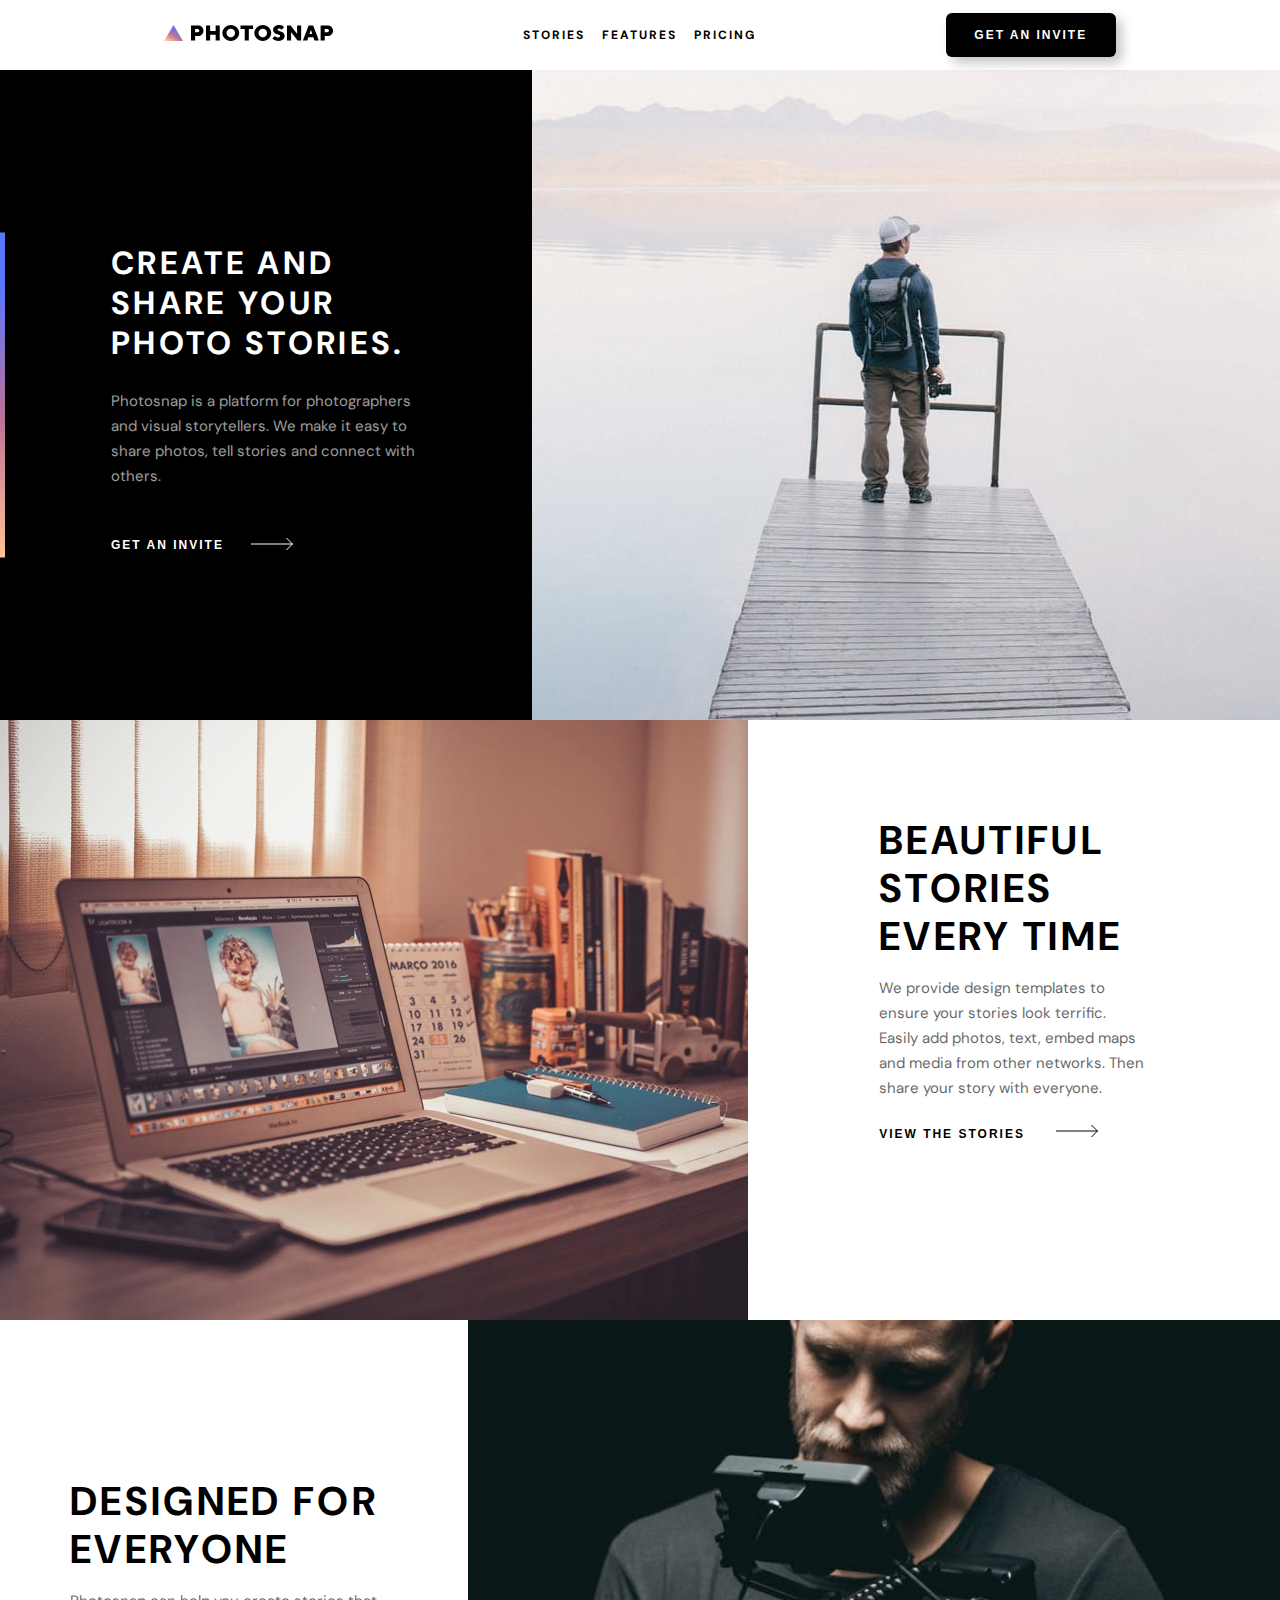
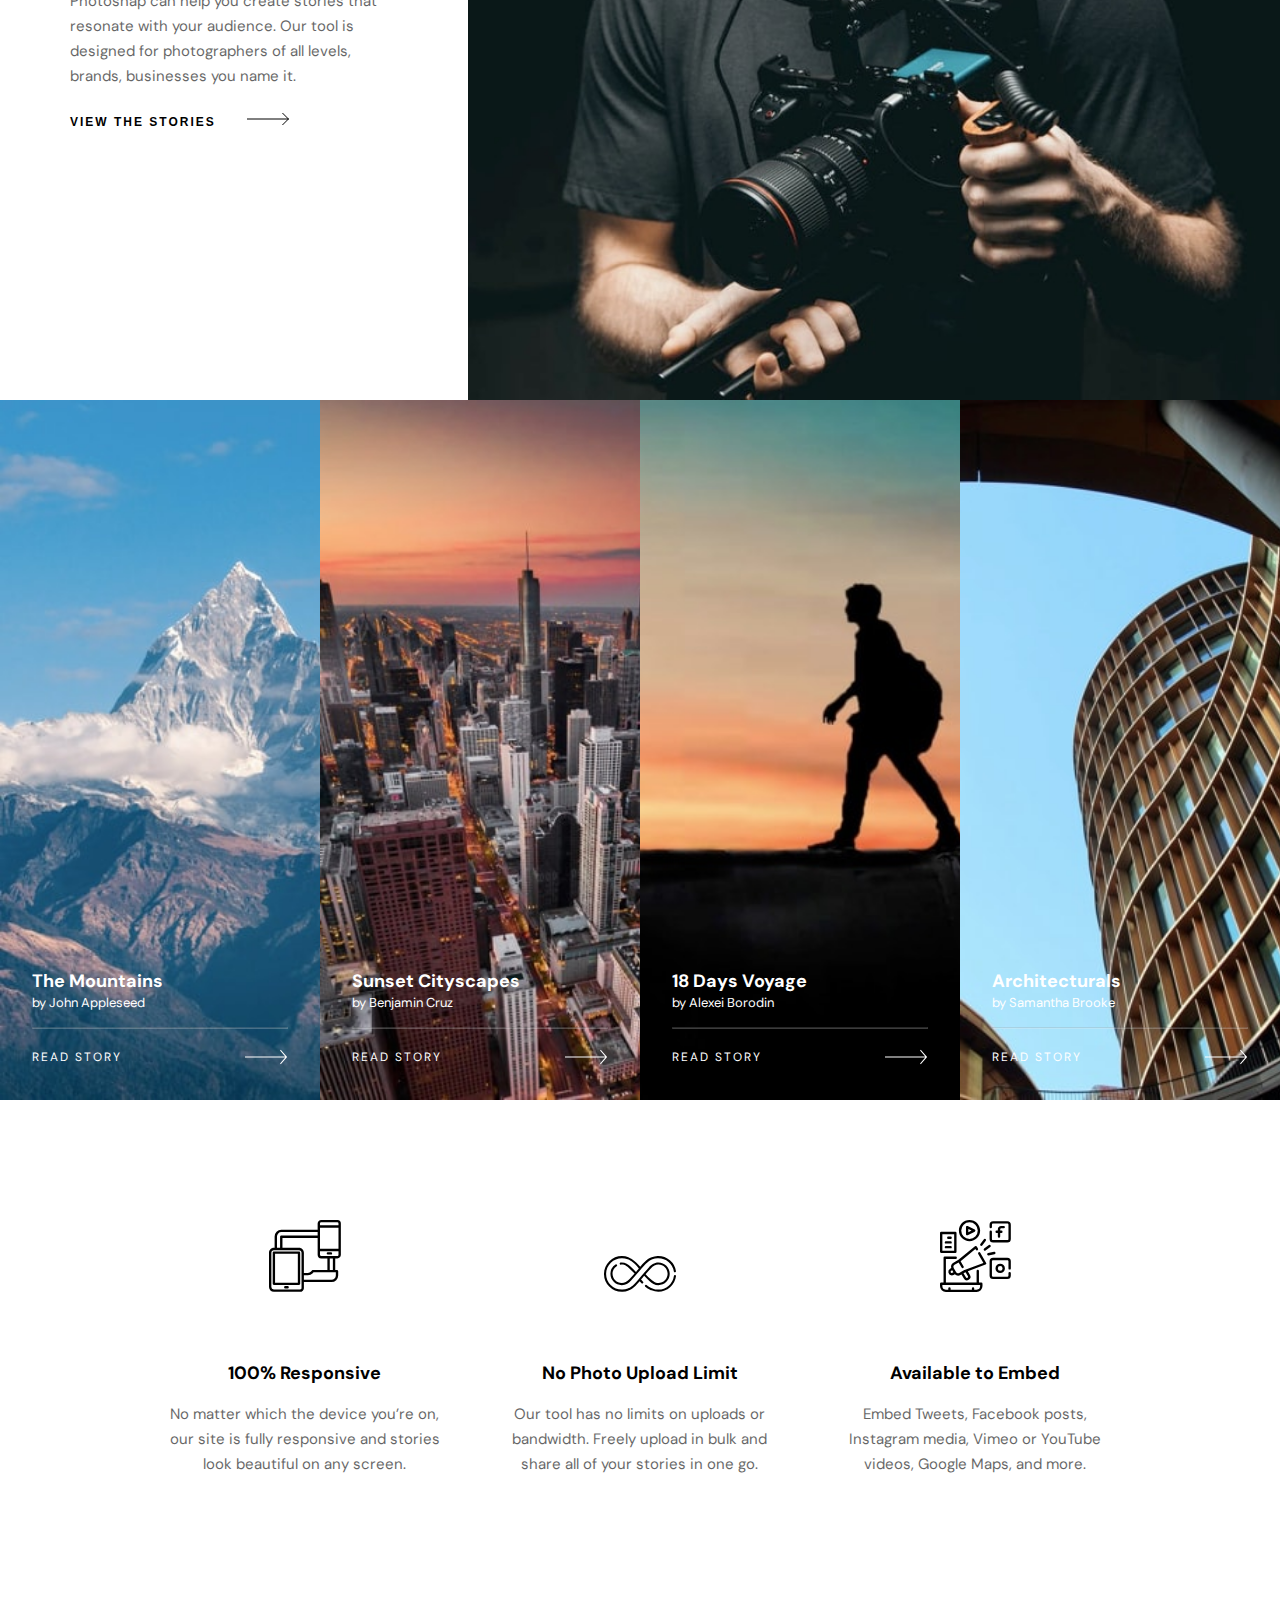
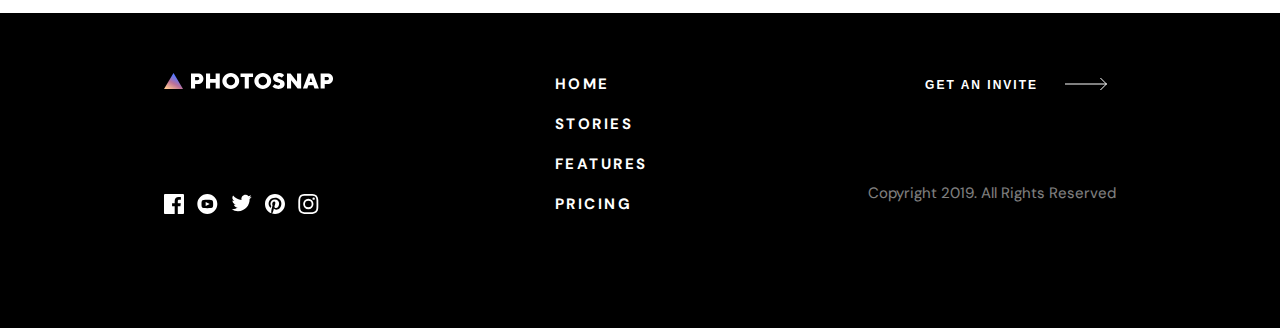
==== commit 2737adb2: "styles generalization for all pages" ====
--- a/index.html
+++ b/index.html
@@ -7,11 +7,6 @@
     <link rel="stylesheet" href="./styles/style.css" />
     <link rel="preconnect" href="https://fonts.googleapis.com" />
     <link rel="preconnect" href="https://fonts.gstatic.com" crossorigin />
-    <link
-      href="https://fonts.googleapis.com/css2?family=DM+Sans:wght@400;700&display=swap"
-      rel="stylesheet"
-    />
-
     <link
       rel="icon"
       type="image/png"
@@ -24,33 +19,35 @@
   <body>
     <!-- header  -->
     <header>
-      <svg
-        class="logo"
-        xmlns="http://www.w3.org/2000/svg"
-        width="170"
-        height="16"
-      >
-        <defs>
-          <linearGradient id="a" x1="0%" x2="50%" y1="85.457%" y2="14.543%">
-            <stop offset="0%" stop-color="#FFC593" />
-            <stop offset="51.945%" stop-color="#BC7198" />
-            <stop offset="100%" stop-color="#5A77FF" />
-          </linearGradient>
-        </defs>
-        <g fill="none" fill-rule="evenodd">
-          <path
-            fill="#000"
-            fill-rule="nonzero"
-            d="M31.108 15.568v-4.541h2.703c.836 0 1.6-.133 2.292-.4a5.19 5.19 0 001.773-1.113 5.1 5.1 0 001.146-1.676c.273-.642.41-1.344.41-2.108 0-.75-.137-1.449-.41-2.098a5.072 5.072 0 00-1.146-1.686A5.19 5.19 0 0036.103.832c-.692-.266-1.456-.4-2.292-.4H27v15.136h4.108zm2.487-8.217h-2.487V4.108h2.487c.49 0 .9.162 1.232.487.332.324.497.702.497 1.135 0 .432-.165.81-.497 1.135-.332.324-.742.486-1.232.486zm12.54 8.217V9.73h5.514v5.838h4.108V.432h-4.108v5.622h-5.514V.432h-4.108v15.136h4.108zM66.784 16a8.616 8.616 0 003.319-.638 8.401 8.401 0 002.68-1.74 8.192 8.192 0 001.785-2.552c.432-.965.648-1.989.648-3.07a7.428 7.428 0 00-.648-3.07 8.192 8.192 0 00-1.784-2.552 8.401 8.401 0 00-2.681-1.74A8.616 8.616 0 0066.783 0c-1.196 0-2.306.213-3.329.638a8.432 8.432 0 00-2.67 1.74A8.192 8.192 0 0059 4.93 7.428 7.428 0 0058.351 8c0 1.081.217 2.105.649 3.07a8.192 8.192 0 001.784 2.552 8.432 8.432 0 002.67 1.74c1.023.425 2.133.638 3.33.638zm0-3.676A4.285 4.285 0 0165.119 12a3.942 3.942 0 01-1.34-.908 4.33 4.33 0 01-.887-1.373A4.479 4.479 0 0162.568 8c0-.62.108-1.193.324-1.719a4.33 4.33 0 01.886-1.373c.375-.39.822-.692 1.34-.908a4.285 4.285 0 011.666-.324c.59 0 1.142.108 1.654.324.512.216.958.519 1.34.908.382.39.681.847.898 1.373.216.526.324 1.1.324 1.719 0 .62-.108 1.193-.324 1.719a4.236 4.236 0 01-.898 1.373c-.382.39-.828.692-1.34.908a4.206 4.206 0 01-1.654.324zm18.054 3.244V4.108h4.216V.432h-12.54v3.676h4.216v11.46h4.108zM98.784 16a8.616 8.616 0 003.319-.638 8.401 8.401 0 002.68-1.74 8.192 8.192 0 001.785-2.552c.432-.965.648-1.989.648-3.07a7.428 7.428 0 00-.648-3.07 8.192 8.192 0 00-1.784-2.552 8.401 8.401 0 00-2.681-1.74A8.616 8.616 0 0098.783 0c-1.196 0-2.306.213-3.329.638a8.432 8.432 0 00-2.67 1.74A8.192 8.192 0 0091 4.93 7.428 7.428 0 0090.351 8c0 1.081.217 2.105.649 3.07a8.192 8.192 0 001.784 2.552 8.432 8.432 0 002.67 1.74c1.023.425 2.133.638 3.33.638zm0-3.676A4.285 4.285 0 0197.119 12a3.942 3.942 0 01-1.34-.908 4.33 4.33 0 01-.887-1.373A4.479 4.479 0 0194.568 8c0-.62.108-1.193.324-1.719a4.33 4.33 0 01.886-1.373c.375-.39.822-.692 1.34-.908a4.285 4.285 0 011.666-.324c.59 0 1.142.108 1.654.324.512.216.958.519 1.34.908.382.39.681.847.898 1.373.216.526.324 1.1.324 1.719 0 .62-.108 1.193-.324 1.719a4.236 4.236 0 01-.898 1.373c-.382.39-.828.692-1.34.908a4.206 4.206 0 01-1.654.324zM114.568 16c.95 0 1.801-.133 2.55-.4.75-.267 1.385-.627 1.904-1.081.519-.454.915-.98 1.189-1.578.274-.599.41-1.236.41-1.914 0-.88-.172-1.6-.518-2.162a4.35 4.35 0 00-1.298-1.362 6.98 6.98 0 00-1.697-.822l-1.697-.562a7.533 7.533 0 01-1.297-.551c-.346-.195-.52-.465-.52-.811 0-.332.148-.63.444-.898.295-.266.688-.4 1.178-.4.375 0 .714.062 1.016.184.303.123.563.263.779.422.26.173.49.367.692.584l2.378-2.487a5.559 5.559 0 00-1.276-1.08c-.432-.275-.98-.523-1.643-.747C116.5.112 115.706 0 114.784 0c-.865 0-1.65.13-2.357.39-.706.259-1.308.605-1.805 1.037-.498.432-.883.93-1.157 1.492a3.908 3.908 0 00-.41 1.73c0 .879.172 1.6.518 2.162a4.35 4.35 0 001.297 1.362 6.98 6.98 0 001.698.822c.612.201 1.178.389 1.697.562.519.173.951.357 1.297.551.346.195.52.465.52.81 0 .433-.174.812-.52 1.136-.346.324-.821.487-1.427.487-.49 0-.933-.083-1.33-.25a5.466 5.466 0 01-1.027-.55 5.352 5.352 0 01-.886-.822l-2.378 2.486c.432.49.944.923 1.535 1.298.504.331 1.131.63 1.88.897.75.267 1.63.4 2.639.4zm12.54-.432V7.135l6.508 8.433h3.546V.432h-4.108v8.433L126.568.432H123v15.136h4.108zm16.216 0l1.081-3.244h4.973l1.081 3.244h4.433L149.162.432h-4.54l-5.73 15.136h4.432zm4.973-6.487h-2.81l1.405-4.432 1.405 4.432zm12.433 6.487v-4.541h2.702c.836 0 1.6-.133 2.292-.4a5.19 5.19 0 001.773-1.113 5.1 5.1 0 001.146-1.676c.274-.642.411-1.344.411-2.108 0-.75-.137-1.449-.41-2.098a5.072 5.072 0 00-1.147-1.686 5.19 5.19 0 00-1.773-1.114c-.692-.266-1.456-.4-2.292-.4h-6.81v15.136h4.108zm2.486-8.217h-2.486V4.108h2.486c.49 0 .901.162 1.233.487.331.324.497.702.497 1.135 0 .432-.166.81-.497 1.135-.332.324-.743.486-1.233.486z"
-          />
-          <path fill="url(#a)" d="M0 16L9.5 0 19 16z" />
-        </g>
-      </svg>
+      <a href="./index.html">
+        <svg
+          class="logo"
+          xmlns="http://www.w3.org/2000/svg"
+          width="170"
+          height="16"
+        >
+          <defs>
+            <linearGradient id="a" x1="0%" x2="50%" y1="85.457%" y2="14.543%">
+              <stop offset="0%" stop-color="#FFC593" />
+              <stop offset="51.945%" stop-color="#BC7198" />
+              <stop offset="100%" stop-color="#5A77FF" />
+            </linearGradient>
+          </defs>
+          <g fill="none" fill-rule="evenodd">
+            <path
+              fill="#000"
+              fill-rule="nonzero"
+              d="M31.108 15.568v-4.541h2.703c.836 0 1.6-.133 2.292-.4a5.19 5.19 0 001.773-1.113 5.1 5.1 0 001.146-1.676c.273-.642.41-1.344.41-2.108 0-.75-.137-1.449-.41-2.098a5.072 5.072 0 00-1.146-1.686A5.19 5.19 0 0036.103.832c-.692-.266-1.456-.4-2.292-.4H27v15.136h4.108zm2.487-8.217h-2.487V4.108h2.487c.49 0 .9.162 1.232.487.332.324.497.702.497 1.135 0 .432-.165.81-.497 1.135-.332.324-.742.486-1.232.486zm12.54 8.217V9.73h5.514v5.838h4.108V.432h-4.108v5.622h-5.514V.432h-4.108v15.136h4.108zM66.784 16a8.616 8.616 0 003.319-.638 8.401 8.401 0 002.68-1.74 8.192 8.192 0 001.785-2.552c.432-.965.648-1.989.648-3.07a7.428 7.428 0 00-.648-3.07 8.192 8.192 0 00-1.784-2.552 8.401 8.401 0 00-2.681-1.74A8.616 8.616 0 0066.783 0c-1.196 0-2.306.213-3.329.638a8.432 8.432 0 00-2.67 1.74A8.192 8.192 0 0059 4.93 7.428 7.428 0 0058.351 8c0 1.081.217 2.105.649 3.07a8.192 8.192 0 001.784 2.552 8.432 8.432 0 002.67 1.74c1.023.425 2.133.638 3.33.638zm0-3.676A4.285 4.285 0 0165.119 12a3.942 3.942 0 01-1.34-.908 4.33 4.33 0 01-.887-1.373A4.479 4.479 0 0162.568 8c0-.62.108-1.193.324-1.719a4.33 4.33 0 01.886-1.373c.375-.39.822-.692 1.34-.908a4.285 4.285 0 011.666-.324c.59 0 1.142.108 1.654.324.512.216.958.519 1.34.908.382.39.681.847.898 1.373.216.526.324 1.1.324 1.719 0 .62-.108 1.193-.324 1.719a4.236 4.236 0 01-.898 1.373c-.382.39-.828.692-1.34.908a4.206 4.206 0 01-1.654.324zm18.054 3.244V4.108h4.216V.432h-12.54v3.676h4.216v11.46h4.108zM98.784 16a8.616 8.616 0 003.319-.638 8.401 8.401 0 002.68-1.74 8.192 8.192 0 001.785-2.552c.432-.965.648-1.989.648-3.07a7.428 7.428 0 00-.648-3.07 8.192 8.192 0 00-1.784-2.552 8.401 8.401 0 00-2.681-1.74A8.616 8.616 0 0098.783 0c-1.196 0-2.306.213-3.329.638a8.432 8.432 0 00-2.67 1.74A8.192 8.192 0 0091 4.93 7.428 7.428 0 0090.351 8c0 1.081.217 2.105.649 3.07a8.192 8.192 0 001.784 2.552 8.432 8.432 0 002.67 1.74c1.023.425 2.133.638 3.33.638zm0-3.676A4.285 4.285 0 0197.119 12a3.942 3.942 0 01-1.34-.908 4.33 4.33 0 01-.887-1.373A4.479 4.479 0 0194.568 8c0-.62.108-1.193.324-1.719a4.33 4.33 0 01.886-1.373c.375-.39.822-.692 1.34-.908a4.285 4.285 0 011.666-.324c.59 0 1.142.108 1.654.324.512.216.958.519 1.34.908.382.39.681.847.898 1.373.216.526.324 1.1.324 1.719 0 .62-.108 1.193-.324 1.719a4.236 4.236 0 01-.898 1.373c-.382.39-.828.692-1.34.908a4.206 4.206 0 01-1.654.324zM114.568 16c.95 0 1.801-.133 2.55-.4.75-.267 1.385-.627 1.904-1.081.519-.454.915-.98 1.189-1.578.274-.599.41-1.236.41-1.914 0-.88-.172-1.6-.518-2.162a4.35 4.35 0 00-1.298-1.362 6.98 6.98 0 00-1.697-.822l-1.697-.562a7.533 7.533 0 01-1.297-.551c-.346-.195-.52-.465-.52-.811 0-.332.148-.63.444-.898.295-.266.688-.4 1.178-.4.375 0 .714.062 1.016.184.303.123.563.263.779.422.26.173.49.367.692.584l2.378-2.487a5.559 5.559 0 00-1.276-1.08c-.432-.275-.98-.523-1.643-.747C116.5.112 115.706 0 114.784 0c-.865 0-1.65.13-2.357.39-.706.259-1.308.605-1.805 1.037-.498.432-.883.93-1.157 1.492a3.908 3.908 0 00-.41 1.73c0 .879.172 1.6.518 2.162a4.35 4.35 0 001.297 1.362 6.98 6.98 0 001.698.822c.612.201 1.178.389 1.697.562.519.173.951.357 1.297.551.346.195.52.465.52.81 0 .433-.174.812-.52 1.136-.346.324-.821.487-1.427.487-.49 0-.933-.083-1.33-.25a5.466 5.466 0 01-1.027-.55 5.352 5.352 0 01-.886-.822l-2.378 2.486c.432.49.944.923 1.535 1.298.504.331 1.131.63 1.88.897.75.267 1.63.4 2.639.4zm12.54-.432V7.135l6.508 8.433h3.546V.432h-4.108v8.433L126.568.432H123v15.136h4.108zm16.216 0l1.081-3.244h4.973l1.081 3.244h4.433L149.162.432h-4.54l-5.73 15.136h4.432zm4.973-6.487h-2.81l1.405-4.432 1.405 4.432zm12.433 6.487v-4.541h2.702c.836 0 1.6-.133 2.292-.4a5.19 5.19 0 001.773-1.113 5.1 5.1 0 001.146-1.676c.274-.642.411-1.344.411-2.108 0-.75-.137-1.449-.41-2.098a5.072 5.072 0 00-1.147-1.686 5.19 5.19 0 00-1.773-1.114c-.692-.266-1.456-.4-2.292-.4h-6.81v15.136h4.108zm2.486-8.217h-2.486V4.108h2.486c.49 0 .901.162 1.233.487.331.324.497.702.497 1.135 0 .432-.166.81-.497 1.135-.332.324-.743.486-1.233.486z"
+            />
+            <path fill="url(#a)" d="M0 16L9.5 0 19 16z" />
+          </g>
+        </svg>
+      </a>
       <nav class="navbar">
         <ul class="nav-list">
           <li><a href="./stories.html">STORIES</a></li>
-          <li><a href="#">FEATURES</a></li>
-          <li><a href="#">PRICING</a></li>
+          <li><a href="./features.html">FEATURES</a></li>
+          <li><a href="./pricing.html">PRICING</a></li>
         </ul>
       </nav>
       <button class="invite-btn0">GET AN INVITE</button>
@@ -59,8 +56,8 @@
         <div class="bar2"></div>
         <ul class="mobile-menu">
           <li><a href="./stories.html">STORIES</a></li>
-          <li><a href="#">FEATURES</a></li>
-          <li><a href="#">PRICING</a></li>
+          <li><a href="./features.html">FEATURES</a></li>
+          <li><a href="./pricing.html">PRICING</a></li>
           <hr class="nav-line" />
           <button class="invite-btn">GET AN INVITE</button>
         </ul>
@@ -232,34 +229,36 @@
     </main>
     <!-- footer  -->
     <footer>
-      <div class="footer-logos">
-        <svg
-          class="footer-logo"
-          xmlns="http://www.w3.org/2000/svg"
-          width="170"
-          height="16"
-        >
-          <defs>
-            <linearGradient id="a" x1="0%" x2="50%" y1="85.457%" y2="14.543%">
-              <stop offset="0%" stop-color="#FFC593" />
-              <stop offset="51.945%" stop-color="#BC7198" />
-              <stop offset="100%" stop-color="#5A77FF" />
-            </linearGradient>
-          </defs>
-          <g fill="none" fill-rule="evenodd">
-            <path
-              fill="#ffff"
-              fill-rule="nonzero"
-              d="M31.108 15.568v-4.541h2.703c.836 0 1.6-.133 2.292-.4a5.19 5.19 0 001.773-1.113 5.1 5.1 0 001.146-1.676c.273-.642.41-1.344.41-2.108 0-.75-.137-1.449-.41-2.098a5.072 5.072 0 00-1.146-1.686A5.19 5.19 0 0036.103.832c-.692-.266-1.456-.4-2.292-.4H27v15.136h4.108zm2.487-8.217h-2.487V4.108h2.487c.49 0 .9.162 1.232.487.332.324.497.702.497 1.135 0 .432-.165.81-.497 1.135-.332.324-.742.486-1.232.486zm12.54 8.217V9.73h5.514v5.838h4.108V.432h-4.108v5.622h-5.514V.432h-4.108v15.136h4.108zM66.784 16a8.616 8.616 0 003.319-.638 8.401 8.401 0 002.68-1.74 8.192 8.192 0 001.785-2.552c.432-.965.648-1.989.648-3.07a7.428 7.428 0 00-.648-3.07 8.192 8.192 0 00-1.784-2.552 8.401 8.401 0 00-2.681-1.74A8.616 8.616 0 0066.783 0c-1.196 0-2.306.213-3.329.638a8.432 8.432 0 00-2.67 1.74A8.192 8.192 0 0059 4.93 7.428 7.428 0 0058.351 8c0 1.081.217 2.105.649 3.07a8.192 8.192 0 001.784 2.552 8.432 8.432 0 002.67 1.74c1.023.425 2.133.638 3.33.638zm0-3.676A4.285 4.285 0 0165.119 12a3.942 3.942 0 01-1.34-.908 4.33 4.33 0 01-.887-1.373A4.479 4.479 0 0162.568 8c0-.62.108-1.193.324-1.719a4.33 4.33 0 01.886-1.373c.375-.39.822-.692 1.34-.908a4.285 4.285 0 011.666-.324c.59 0 1.142.108 1.654.324.512.216.958.519 1.34.908.382.39.681.847.898 1.373.216.526.324 1.1.324 1.719 0 .62-.108 1.193-.324 1.719a4.236 4.236 0 01-.898 1.373c-.382.39-.828.692-1.34.908a4.206 4.206 0 01-1.654.324zm18.054 3.244V4.108h4.216V.432h-12.54v3.676h4.216v11.46h4.108zM98.784 16a8.616 8.616 0 003.319-.638 8.401 8.401 0 002.68-1.74 8.192 8.192 0 001.785-2.552c.432-.965.648-1.989.648-3.07a7.428 7.428 0 00-.648-3.07 8.192 8.192 0 00-1.784-2.552 8.401 8.401 0 00-2.681-1.74A8.616 8.616 0 0098.783 0c-1.196 0-2.306.213-3.329.638a8.432 8.432 0 00-2.67 1.74A8.192 8.192 0 0091 4.93 7.428 7.428 0 0090.351 8c0 1.081.217 2.105.649 3.07a8.192 8.192 0 001.784 2.552 8.432 8.432 0 002.67 1.74c1.023.425 2.133.638 3.33.638zm0-3.676A4.285 4.285 0 0197.119 12a3.942 3.942 0 01-1.34-.908 4.33 4.33 0 01-.887-1.373A4.479 4.479 0 0194.568 8c0-.62.108-1.193.324-1.719a4.33 4.33 0 01.886-1.373c.375-.39.822-.692 1.34-.908a4.285 4.285 0 011.666-.324c.59 0 1.142.108 1.654.324.512.216.958.519 1.34.908.382.39.681.847.898 1.373.216.526.324 1.1.324 1.719 0 .62-.108 1.193-.324 1.719a4.236 4.236 0 01-.898 1.373c-.382.39-.828.692-1.34.908a4.206 4.206 0 01-1.654.324zM114.568 16c.95 0 1.801-.133 2.55-.4.75-.267 1.385-.627 1.904-1.081.519-.454.915-.98 1.189-1.578.274-.599.41-1.236.41-1.914 0-.88-.172-1.6-.518-2.162a4.35 4.35 0 00-1.298-1.362 6.98 6.98 0 00-1.697-.822l-1.697-.562a7.533 7.533 0 01-1.297-.551c-.346-.195-.52-.465-.52-.811 0-.332.148-.63.444-.898.295-.266.688-.4 1.178-.4.375 0 .714.062 1.016.184.303.123.563.263.779.422.26.173.49.367.692.584l2.378-2.487a5.559 5.559 0 00-1.276-1.08c-.432-.275-.98-.523-1.643-.747C116.5.112 115.706 0 114.784 0c-.865 0-1.65.13-2.357.39-.706.259-1.308.605-1.805 1.037-.498.432-.883.93-1.157 1.492a3.908 3.908 0 00-.41 1.73c0 .879.172 1.6.518 2.162a4.35 4.35 0 001.297 1.362 6.98 6.98 0 001.698.822c.612.201 1.178.389 1.697.562.519.173.951.357 1.297.551.346.195.52.465.52.81 0 .433-.174.812-.52 1.136-.346.324-.821.487-1.427.487-.49 0-.933-.083-1.33-.25a5.466 5.466 0 01-1.027-.55 5.352 5.352 0 01-.886-.822l-2.378 2.486c.432.49.944.923 1.535 1.298.504.331 1.131.63 1.88.897.75.267 1.63.4 2.639.4zm12.54-.432V7.135l6.508 8.433h3.546V.432h-4.108v8.433L126.568.432H123v15.136h4.108zm16.216 0l1.081-3.244h4.973l1.081 3.244h4.433L149.162.432h-4.54l-5.73 15.136h4.432zm4.973-6.487h-2.81l1.405-4.432 1.405 4.432zm12.433 6.487v-4.541h2.702c.836 0 1.6-.133 2.292-.4a5.19 5.19 0 001.773-1.113 5.1 5.1 0 001.146-1.676c.274-.642.411-1.344.411-2.108 0-.75-.137-1.449-.41-2.098a5.072 5.072 0 00-1.147-1.686 5.19 5.19 0 00-1.773-1.114c-.692-.266-1.456-.4-2.292-.4h-6.81v15.136h4.108zm2.486-8.217h-2.486V4.108h2.486c.49 0 .901.162 1.233.487.331.324.497.702.497 1.135 0 .432-.166.81-.497 1.135-.332.324-.743.486-1.233.486z"
-            />
-            <path fill="url(#a)" d="M0 16L9.5 0 19 16z" />
-          </g>
-        </svg>
+        <div class="footer-logos">
+        <a href="./index.html">
+          <svg
+            class="footer-logo"
+            xmlns="http://www.w3.org/2000/svg"
+            width="170"
+            height="16"
+          >
+            <defs>
+              <linearGradient id="a" x1="0%" x2="50%" y1="85.457%" y2="14.543%">
+                <stop offset="0%" stop-color="#FFC593" />
+                <stop offset="51.945%" stop-color="#BC7198" />
+                <stop offset="100%" stop-color="#5A77FF" />
+              </linearGradient>
+            </defs>
+            <g fill="none" fill-rule="evenodd">
+              <path
+                fill="#ffff"
+                fill-rule="nonzero"
+                d="M31.108 15.568v-4.541h2.703c.836 0 1.6-.133 2.292-.4a5.19 5.19 0 001.773-1.113 5.1 5.1 0 001.146-1.676c.273-.642.41-1.344.41-2.108 0-.75-.137-1.449-.41-2.098a5.072 5.072 0 00-1.146-1.686A5.19 5.19 0 0036.103.832c-.692-.266-1.456-.4-2.292-.4H27v15.136h4.108zm2.487-8.217h-2.487V4.108h2.487c.49 0 .9.162 1.232.487.332.324.497.702.497 1.135 0 .432-.165.81-.497 1.135-.332.324-.742.486-1.232.486zm12.54 8.217V9.73h5.514v5.838h4.108V.432h-4.108v5.622h-5.514V.432h-4.108v15.136h4.108zM66.784 16a8.616 8.616 0 003.319-.638 8.401 8.401 0 002.68-1.74 8.192 8.192 0 001.785-2.552c.432-.965.648-1.989.648-3.07a7.428 7.428 0 00-.648-3.07 8.192 8.192 0 00-1.784-2.552 8.401 8.401 0 00-2.681-1.74A8.616 8.616 0 0066.783 0c-1.196 0-2.306.213-3.329.638a8.432 8.432 0 00-2.67 1.74A8.192 8.192 0 0059 4.93 7.428 7.428 0 0058.351 8c0 1.081.217 2.105.649 3.07a8.192 8.192 0 001.784 2.552 8.432 8.432 0 002.67 1.74c1.023.425 2.133.638 3.33.638zm0-3.676A4.285 4.285 0 0165.119 12a3.942 3.942 0 01-1.34-.908 4.33 4.33 0 01-.887-1.373A4.479 4.479 0 0162.568 8c0-.62.108-1.193.324-1.719a4.33 4.33 0 01.886-1.373c.375-.39.822-.692 1.34-.908a4.285 4.285 0 011.666-.324c.59 0 1.142.108 1.654.324.512.216.958.519 1.34.908.382.39.681.847.898 1.373.216.526.324 1.1.324 1.719 0 .62-.108 1.193-.324 1.719a4.236 4.236 0 01-.898 1.373c-.382.39-.828.692-1.34.908a4.206 4.206 0 01-1.654.324zm18.054 3.244V4.108h4.216V.432h-12.54v3.676h4.216v11.46h4.108zM98.784 16a8.616 8.616 0 003.319-.638 8.401 8.401 0 002.68-1.74 8.192 8.192 0 001.785-2.552c.432-.965.648-1.989.648-3.07a7.428 7.428 0 00-.648-3.07 8.192 8.192 0 00-1.784-2.552 8.401 8.401 0 00-2.681-1.74A8.616 8.616 0 0098.783 0c-1.196 0-2.306.213-3.329.638a8.432 8.432 0 00-2.67 1.74A8.192 8.192 0 0091 4.93 7.428 7.428 0 0090.351 8c0 1.081.217 2.105.649 3.07a8.192 8.192 0 001.784 2.552 8.432 8.432 0 002.67 1.74c1.023.425 2.133.638 3.33.638zm0-3.676A4.285 4.285 0 0197.119 12a3.942 3.942 0 01-1.34-.908 4.33 4.33 0 01-.887-1.373A4.479 4.479 0 0194.568 8c0-.62.108-1.193.324-1.719a4.33 4.33 0 01.886-1.373c.375-.39.822-.692 1.34-.908a4.285 4.285 0 011.666-.324c.59 0 1.142.108 1.654.324.512.216.958.519 1.34.908.382.39.681.847.898 1.373.216.526.324 1.1.324 1.719 0 .62-.108 1.193-.324 1.719a4.236 4.236 0 01-.898 1.373c-.382.39-.828.692-1.34.908a4.206 4.206 0 01-1.654.324zM114.568 16c.95 0 1.801-.133 2.55-.4.75-.267 1.385-.627 1.904-1.081.519-.454.915-.98 1.189-1.578.274-.599.41-1.236.41-1.914 0-.88-.172-1.6-.518-2.162a4.35 4.35 0 00-1.298-1.362 6.98 6.98 0 00-1.697-.822l-1.697-.562a7.533 7.533 0 01-1.297-.551c-.346-.195-.52-.465-.52-.811 0-.332.148-.63.444-.898.295-.266.688-.4 1.178-.4.375 0 .714.062 1.016.184.303.123.563.263.779.422.26.173.49.367.692.584l2.378-2.487a5.559 5.559 0 00-1.276-1.08c-.432-.275-.98-.523-1.643-.747C116.5.112 115.706 0 114.784 0c-.865 0-1.65.13-2.357.39-.706.259-1.308.605-1.805 1.037-.498.432-.883.93-1.157 1.492a3.908 3.908 0 00-.41 1.73c0 .879.172 1.6.518 2.162a4.35 4.35 0 001.297 1.362 6.98 6.98 0 001.698.822c.612.201 1.178.389 1.697.562.519.173.951.357 1.297.551.346.195.52.465.52.81 0 .433-.174.812-.52 1.136-.346.324-.821.487-1.427.487-.49 0-.933-.083-1.33-.25a5.466 5.466 0 01-1.027-.55 5.352 5.352 0 01-.886-.822l-2.378 2.486c.432.49.944.923 1.535 1.298.504.331 1.131.63 1.88.897.75.267 1.63.4 2.639.4zm12.54-.432V7.135l6.508 8.433h3.546V.432h-4.108v8.433L126.568.432H123v15.136h4.108zm16.216 0l1.081-3.244h4.973l1.081 3.244h4.433L149.162.432h-4.54l-5.73 15.136h4.432zm4.973-6.487h-2.81l1.405-4.432 1.405 4.432zm12.433 6.487v-4.541h2.702c.836 0 1.6-.133 2.292-.4a5.19 5.19 0 001.773-1.113 5.1 5.1 0 001.146-1.676c.274-.642.411-1.344.411-2.108 0-.75-.137-1.449-.41-2.098a5.072 5.072 0 00-1.147-1.686 5.19 5.19 0 00-1.773-1.114c-.692-.266-1.456-.4-2.292-.4h-6.81v15.136h4.108zm2.486-8.217h-2.486V4.108h2.486c.49 0 .901.162 1.233.487.331.324.497.702.497 1.135 0 .432-.166.81-.497 1.135-.332.324-.743.486-1.233.486z"
+              />
+              <path fill="url(#a)" d="M0 16L9.5 0 19 16z" />
+            </g>
+          </svg>
+        </a>
         <ul class="footernav-list0">
-          <li><a href="#">HOME</a></li>
+          <li><a href="./index.html">HOME</a></li>
           <li><a href="./stories.html">STORIES</a></li>
-          <li><a href="#">FEATURES</a></li>
-          <li><a href="#">PRICING</a></li>
+          <li><a href="./features.html">FEATURES</a></li>
+          <li><a href="./pricing.html">PRICING</a></li>
         </ul>
         <div class="icons">
           <svg
@@ -325,7 +324,6 @@
             </defs>
             <rect x="10" y="20" width="80" height="80" fill="url(#twitter)" />
             <path
-              <path
               d="M86.66 3.797a8.192 8.192 0 01-2.357.646 4.11 4.11 0 001.805-2.27 8.22 8.22 0 01-2.606.996 4.096 4.096 0 00-2.995-1.296c-2.65 0-4.596 2.472-3.998 5.038a11.648 11.648 0 01-8.457-4.287 4.109 4.109 0 001.27 5.478 4.086 4.086 0 01-1.858-.513c-.045 1.901 1.318 3.68 3.291 4.075a4.113 4.113 0 01-1.853.07 4.106 4.106 0 003.833 2.85 8.25 8.25 0 01-6.075 1.7 11.616 11.616 0 006.29 1.843c7.618 0 11.922-6.434 11.662-12.205a8.354 8.354 0 002.048-2.124z"
               transform="translate(-66 -1)"
             />
@@ -384,10 +382,10 @@
         </div>
       </div>
       <ul class="footernav-list">
-        <li><a href="#">HOME</a></li>
+        <li><a href="./index.html">HOME</a></li>
         <li><a href="./stories.html">STORIES</a></li>
-        <li><a href="#">FEATURES</a></li>
-        <li><a href="#">PRICING</a></li>
+        <li><a href="./features.html">FEATURES</a></li>
+        <li><a href="./pricing.html">PRICING</a></li>
       </ul>
       <div class="footerlastdiv">
         <button class="getinvitation">
--- a/styles/general.css
+++ b/styles/general.css
@@ -1,3 +1,5 @@
+@import url('https://fonts.googleapis.com/css2?family=DM+Sans:wght@400;700&display=swap');
+
 * {
   margin: 0;
   padding: 0;
@@ -18,3 +20,577 @@
   --max-font-weight: 700;
   --min-font-weight: 400;
 }
+
+/* ******************************************************** */
+/* whole header section with its navbar  */
+/* ******************************************************** */
+header {
+  height: 7rem;
+  padding: 0 2.4rem;
+  display: flex;
+  justify-content: space-between;
+  align-items: center;
+}
+
+.navbar {
+  display: none;
+}
+
+#hamburger-icon {
+  margin: auto 0;
+  cursor: pointer;
+}
+
+#hamburger-icon div {
+  width: 2rem;
+  height: 1px;
+  background-color: black;
+  margin: 6px 0;
+  transition: 0.4s;
+}
+.open .bar1 {
+  -webkit-transform: rotate(-45deg) translate(-6px, 6px);
+  transform: rotate(-45deg) translate(-4px, 6px);
+}
+
+.open .bar2 {
+  -webkit-transform: rotate(45deg) translate(-6px, -8px);
+  transform: rotate(45deg) translate(0px, -1px);
+}
+
+.open .mobile-menu {
+  display: flex;
+  flex-direction: column;
+  align-items: center;
+  justify-content: flex-start;
+}
+
+.mobile-menu {
+  background: #ffffff;
+  margin-top: 2rem;
+  display: none;
+  position: absolute;
+  top: 50px;
+  left: 0;
+  height: calc(50vh - 50px);
+  width: 100%;
+}
+
+li {
+  list-style: none;
+  text-decoration: none;
+  margin-bottom: 2rem;
+}
+
+a {
+  font-weight: var(--max-font-weight);
+  text-decoration: none;
+  font-size: 15px;
+  line-height: 20px;
+  text-align: center;
+  letter-spacing: 2.5px;
+  text-transform: uppercase;
+  color: #000000;
+}
+
+.mobile-menu > li > a:hover {
+  mix-blend-mode: normal;
+  opacity: 0.3;
+}
+.nav-line {
+  background: #000000;
+  mix-blend-mode: normal;
+  opacity: 0.25;
+  height: 1px;
+  margin-bottom: 2rem;
+  width: 85%;
+}
+
+.nav-list > li > a:hover {
+  mix-blend-mode: normal;
+  opacity: 0.3;
+}
+
+/* ************************************************************ */
+/* navbar and header section ends here  */
+/* ******************************************************** */
+
+/* ******************************************* */
+/* invitation links decoration */
+/* ******************************************* */
+.getinvitation {
+  border: none;
+  background: transparent;
+  margin-top: 2.3rem; 
+  color: #ffff;
+  display: flex;
+  justify-content: end;
+}
+
+
+.invite-link {
+  padding-bottom: 7px;
+  font-size: 12px;
+  line-height: 16px;
+  letter-spacing: 2px;
+  padding-right: 15px;
+  color: #ffff;
+  text-transform: uppercase;
+}
+
+.getinvitation svg {
+  margin-left: 2rem;
+  transform: translateX(-8px);
+  transition: all 0.3s ease;
+}
+
+.getinvitation:hover svg {
+  transform: translateX(0);
+}
+
+.getinvitation:active svg {
+  transform: scale(0.9);
+}
+
+.invite-link {
+  position: relative;
+  color: #ffff;
+  padding-bottom: 20px;
+}
+
+.invite-link:after {
+  content: "";
+  position: absolute;
+  width: 100%;
+  transform: scaleX(0);
+  height: 2px;
+  bottom: 0;
+  left: 0;
+  background-color: #ffff;
+  transform-origin: bottom right;
+  transition: transform 0.25s ease-out;
+}
+
+.getinvitation:hover .invite-link:after {
+  transform: scaleX(1);
+  transform-origin: bottom left;
+}
+/* ******************************************* */
+/* invitation links decoration  ends here*/
+/* ******************************************* */
+/* ********************************************************** */
+/* button decoration */
+/* ******************************************************** */
+.invite-btn,
+.invite-btn0 {
+  display: inline-block;
+  transition: all 0.2s ease-in;
+  position: relative;
+  overflow: hidden;
+  z-index: 1;
+  color: #ffff;
+  padding: 0.7em 1.7em;
+  font-weight: var(--max-font-weight);
+  font-size: 15px;
+  line-height: 20px;
+  text-align: center;
+  letter-spacing: 2.5px;
+  color: #ffffff;
+  padding: 1em 4.5em;
+  border-radius: 0.5em;
+  background: #000000;
+  border: 1px solid #e8e8e8;
+  box-shadow: 6px 6px 12px #c5c5c5, -6px -6px 12px #ffffff;
+}
+
+.invite-btn0 {
+  display: none;
+}
+
+.invite-btn:active {
+  color: #666;
+  box-shadow: inset 4px 4px 12px #c5c5c5, inset -4px -4px 12px #ffffff;
+}
+
+.invite-btn:before {
+  content: "";
+  position: absolute;
+  left: 50%;
+  transform: translateX(-50%) scaleY(1) scaleX(1.25);
+  top: 100%;
+  width: 140%;
+  height: 180%;
+  background-color: rgba(0, 0, 0, 0.05);
+  border-radius: 50%;
+  display: block;
+  transition: all 0.5s 0.1s cubic-bezier(0.55, 0, 0.1, 1);
+  z-index: -1;
+}
+
+.invite-btn:after {
+  content: "";
+  position: absolute;
+  left: 55%;
+  transform: translateX(-50%) scaleY(1) scaleX(1.45);
+  top: 180%;
+  width: 160%;
+  height: 190%;
+  background-color: #dfdfdf;
+  border-radius: 50%;
+  display: block;
+  transition: all 0.5s 0.1s cubic-bezier(0.55, 0, 0.1, 1);
+  z-index: -1;
+}
+
+.invite-btn:hover {
+  color: #000000;
+  border: 1px solid #dfdfdf;
+}
+
+.invite-btn:hover:before {
+  top: -35%;
+  background-color: #dfdfdf;
+  transform: translateX(-50%) scaleY(1.3) scaleX(0.8);
+}
+
+.invite-btn:hover:after {
+  top: -45%;
+  background-color: #dfdfdf;
+  transform: translateX(-50%) scaleY(1.3) scaleX(0.8);
+}
+.nav-list > li > a {
+  text-decoration: none;
+  font-size: 10px;
+  line-height: 20px;
+  text-align: center;
+  letter-spacing: 1.5px;
+  text-transform: uppercase;
+  color: #000000;
+}
+
+/* ********************************************************** */
+/* button decoration */
+/* ******************************************************** */
+
+/* ******************************************************** */
+/* footer */
+/* ******************************************************** */
+footer {
+  padding: 5.6rem 6rem;
+  background-color: #000000;
+  display: flex;
+  flex-direction: column;
+  justify-content: center;
+  align-items: center;
+}
+
+.footernav-list0 {
+  display: none;
+}
+
+.icons {
+  display: flex;
+  flex-direction: row;
+  justify-content: center;
+  gap: 1.3rem;
+  margin-top: 3.2rem;
+  margin-bottom: 5rem;
+}
+.icons > svg {
+  fill: #ffffff;
+  cursor: pointer;
+}
+
+.fb:hover {
+  fill: url(#grad);
+}
+
+.youtube:hover {
+  fill: url(#youtube);
+}
+
+.twitter:hover {
+  fill: url(#twitter);
+}
+.pinterest:hover {
+  fill: url(#pinterest);
+}
+.insta:hover {
+  fill: url(#insta);
+}
+
+.footerlastdiv {
+  display: flex;
+  flex-direction: column;
+}
+
+.footernav-list > li > a {
+  margin-top: 5rem;
+  list-style: none;
+  text-decoration: none;
+  margin-bottom: 2rem;
+  font-weight: var(--max-font-weight);
+  text-decoration: none;
+  font-size: 15px;
+  line-height: 20px;
+  text-align: center;
+  letter-spacing: 2.5px;
+  text-transform: uppercase;
+  color: #ffffff;
+}
+
+.footerinvite {
+  font-weight: var(--max-font-weight);
+  font-size: 12px;
+  line-height: 16px;
+  letter-spacing: 2px;
+  margin-bottom: 3.4rem;
+  color: #ffffff;
+  margin-top: 11rem;
+}
+.footerinvite::after {
+  content: url(../assets/shared/desktop/arrow\ white.svg);
+  margin-left: 1.8rem;
+}
+.copyright {
+  font-weight: var(--min-font-weight);
+  font-size: 15px;
+  line-height: 20px;
+  text-align: right;
+  color: #ffffff;
+  mix-blend-mode: normal;
+  opacity: 0.5;
+  margin-top: 3.4rem;
+}
+/* ******************************************************** */
+/* footer ends here*/
+/* ******************************************************** */
+/* ******************************************************** */
+/* min-tablet version starts from here 560px*/
+/* ******************************************************** */
+@media screen and (min-width: 560px) {
+  /* ******************************************************** */
+  /* header section */
+  /* ******************************************************** */
+  #hamburger-icon {
+    display: none;
+    visibility: hidden;
+  }
+
+  .navbar {
+    display: flex;
+    flex-direction: row;
+    margin-top: 2rem;
+  }
+
+  .nav-list {
+    display: flex;
+    flex-direction: row;
+    justify-content: space-around;
+    gap: 1.7rem;
+  }
+
+  .nav-line {
+    display: none;
+  }
+
+  header {
+    padding: 2.8rem 1rem;
+  }
+
+  /* ********************************************************** */
+  /* button decoration */
+  /* ******************************************************** */
+  .invite-btn0 {
+    display: inline-block;
+    transition: all 0.2s ease-in;
+    position: relative;
+    overflow: hidden;
+    z-index: 1;
+    color: #ffff;
+    padding: 0.7em 1.7em;
+    font-size: 12px;
+    line-height: 16px;
+    font-weight: 700;
+    border-radius: 0.5em;
+    background: #000000;
+    border: 1px solid #e8e8e8;
+    box-shadow: 6px 6px 12px #c5c5c5, -6px -6px 12px #ffffff;
+  }
+
+  .invite-btn0:active {
+    color: #666;
+    box-shadow: inset 4px 4px 12px #c5c5c5, inset -4px -4px 12px #ffffff;
+  }
+
+  .invite-btn0:before {
+    content: "";
+    position: absolute;
+    left: 50%;
+    transform: translateX(-50%) scaleY(1) scaleX(1.25);
+    top: 100%;
+    width: 140%;
+    height: 180%;
+    background-color: rgba(0, 0, 0, 0.05);
+    border-radius: 50%;
+    display: block;
+    transition: all 0.5s 0.1s cubic-bezier(0.55, 0, 0.1, 1);
+    z-index: -1;
+  }
+
+  .invite-btn0:after {
+    content: "";
+    position: absolute;
+    left: 55%;
+    transform: translateX(-50%) scaleY(1) scaleX(1.45);
+    top: 180%;
+    width: 160%;
+    height: 190%;
+    background-color: #dfdfdf;
+    border-radius: 50%;
+    display: block;
+    transition: all 0.5s 0.1s cubic-bezier(0.55, 0, 0.1, 1);
+    z-index: -1;
+  }
+
+  .invite-btn0:hover {
+    color: #000000;
+    border: 1px solid #dfdfdf;
+  }
+
+  .invite-btn:hover:before {
+    top: -35%;
+    background-color: #dfdfdf;
+    transform: translateX(-50%) scaleY(1.3) scaleX(0.8);
+  }
+
+  .invite-btn0:hover:after {
+    top: -45%;
+    background-color: #dfdfdf;
+    transform: translateX(-50%) scaleY(1.3) scaleX(0.8);
+  }
+  .nav-list > li > a {
+    text-decoration: none;
+    font-size: 10px;
+    line-height: 20px;
+    text-align: center;
+    letter-spacing: 1.5px;
+    text-transform: uppercase;
+    color: #000000;
+  }
+    /* footer */
+
+    footer {
+      display: flex;
+      flex-direction: row;
+      justify-content: space-between;
+      align-items: baseline;
+      gap: 2rem;
+      padding: 2.8rem 2rem;
+    }
+    .footernav-list {
+      display: none;
+    }
+    .footernav-list0 {
+      display: flex;
+      gap: 1rem;
+      flex-direction: row;
+      margin-top: 3.2rem;
+    }
+    .footernav-list0 > li > a {
+      list-style: none;
+      text-decoration: none;
+      margin-bottom: 2rem;
+      font-weight: var(--max-font-weight);
+      text-decoration: none;
+      font-size: 15px;
+      line-height: 20px;
+      text-align: center;
+      letter-spacing: 2.5px;
+      text-transform: uppercase;
+      color: #ffffff;
+    }
+    .icons {
+      margin-top: 10rem;
+      justify-content: unset;
+    }
+  
+    .copyright {
+      font-size: unset;
+      margin-top: 14rem;
+    }
+}
+  /* ********************************************************** */
+  /* button decoration */
+  /* ******************************************************** */
+  /* ******************************************************** */
+  /* ******************************************************** */
+/* tablet version starts from here 768px */
+/* ******************************************************** */
+@media screen and (min-width: 768px) {
+  header {
+    padding: 1.9rem 4rem;
+  }
+  .nav-list > li > a {
+    font-size: 12px;
+    line-height: 16px;
+    letter-spacing: 2px;
+  }
+
+  .invite-btn0 {
+    font-size: 12px;
+    line-height: 16px;
+    letter-spacing: 2px;
+    padding: 1.2em 2.4em;
+    border: none;
+  }
+  /* footer */
+  footer {
+    padding: 1.9rem 4rem;
+  }
+  .footerinvite {
+    margin-top: 6.4rem;
+  }
+  .footernav-list0 > li > a {
+    font-size: 12px;
+    line-height: 16px;
+  }
+  .copyright {
+    font-size: 15px;
+    line-height: 20px;
+    margin-top: 13rem;
+  }
+}
+
+/* ******************************************************* */
+/* DEsktop version */
+/* ******************************************************* */
+@media screen and (min-width: 1024px) {
+  /* header */
+  header {
+    padding: 1.6em 16.4em;
+  }
+    /* footer */
+  footer {
+    padding: 1.6em 16.4em 6.4em;
+  }
+  .footernav-list0 {
+    display: none;
+  }
+  .footernav-list {
+    display: flex;
+    flex-direction: column;
+  }
+  .footernav-list > li > a:hover {
+    cursor: pointer;
+    mix-blend-mode: normal;
+    opacity: 0.3;
+  }
+  .copyright {
+    margin-top: 7rem;
+  }
+  .footerinvite:hover {
+    text-decoration: underline;
+    cursor: pointer;
+  }
+}--- a/styles/style.css
+++ b/styles/style.css
@@ -1,189 +1,3 @@
-/* ******************************************************** */
-/* whole header section with its navbar  */
-/* ******************************************************** */
-header {
-  height: 7rem;
-  padding: 0 2.4rem;
-  display: flex;
-  justify-content: space-between;
-  align-items: center;
-}
-
-.navbar {
-  display: none;
-}
-
-.invite-btn0 {
-  display: none;
-}
-
-#hamburger-icon {
-  margin: auto 0;
-  cursor: pointer;
-}
-
-#hamburger-icon div {
-  width: 2rem;
-  height: 1px;
-  background-color: black;
-  margin: 6px 0;
-  transition: 0.4s;
-}
-.open .bar1 {
-  -webkit-transform: rotate(-45deg) translate(-6px, 6px);
-  transform: rotate(-45deg) translate(-4px, 6px);
-}
-
-.open .bar2 {
-  -webkit-transform: rotate(45deg) translate(-6px, -8px);
-  transform: rotate(45deg) translate(0px, -1px);
-}
-
-.open .mobile-menu {
-  display: flex;
-  flex-direction: column;
-  align-items: center;
-  justify-content: flex-start;
-}
-
-.mobile-menu {
-  background: #ffffff;
-  margin-top: 2rem;
-  display: none;
-  position: absolute;
-  top: 50px;
-  left: 0;
-  height: calc(50vh - 50px);
-  width: 100%;
-}
-
-li {
-  list-style: none;
-  text-decoration: none;
-  margin-bottom: 2rem;
-}
-
-a {
-  font-weight: var(--max-font-weight);
-  text-decoration: none;
-  font-size: 15px;
-  line-height: 20px;
-  text-align: center;
-  letter-spacing: 2.5px;
-  text-transform: uppercase;
-  color: #000000;
-}
-
-.mobile-menu > li > a:hover {
-  mix-blend-mode: normal;
-  opacity: 0.3;
-}
-.nav-line {
-  background: #000000;
-  mix-blend-mode: normal;
-  opacity: 0.25;
-  height: 1px;
-  margin-bottom: 2rem;
-  width: 85%;
-}
-
-.nav-list > li > a:hover {
-  mix-blend-mode: normal;
-  opacity: 0.3;
-}
-
-/* ********************************************************** */
-/* button decoration */
-/* ******************************************************** */
-.invite-btn {
-  display: inline-block;
-  transition: all 0.2s ease-in;
-  position: relative;
-  overflow: hidden;
-  z-index: 1;
-  color: #ffff;
-  padding: 0.7em 1.7em;
-  font-weight: var(--max-font-weight);
-  font-size: 15px;
-  line-height: 20px;
-  text-align: center;
-  letter-spacing: 2.5px;
-  color: #ffffff;
-  padding: 1em 4.5em;
-  border-radius: 0.5em;
-  background: #000000;
-  border: 1px solid #e8e8e8;
-  box-shadow: 6px 6px 12px #c5c5c5, -6px -6px 12px #ffffff;
-}
-
-.invite-btn:active {
-  color: #666;
-  box-shadow: inset 4px 4px 12px #c5c5c5, inset -4px -4px 12px #ffffff;
-}
-
-.invite-btn:before {
-  content: "";
-  position: absolute;
-  left: 50%;
-  transform: translateX(-50%) scaleY(1) scaleX(1.25);
-  top: 100%;
-  width: 140%;
-  height: 180%;
-  background-color: rgba(0, 0, 0, 0.05);
-  border-radius: 50%;
-  display: block;
-  transition: all 0.5s 0.1s cubic-bezier(0.55, 0, 0.1, 1);
-  z-index: -1;
-}
-
-.invite-btn:after {
-  content: "";
-  position: absolute;
-  left: 55%;
-  transform: translateX(-50%) scaleY(1) scaleX(1.45);
-  top: 180%;
-  width: 160%;
-  height: 190%;
-  background-color: #dfdfdf;
-  border-radius: 50%;
-  display: block;
-  transition: all 0.5s 0.1s cubic-bezier(0.55, 0, 0.1, 1);
-  z-index: -1;
-}
-
-.invite-btn:hover {
-  color: #000000;
-  border: 1px solid #dfdfdf;
-}
-
-.invite-btn:hover:before {
-  top: -35%;
-  background-color: #dfdfdf;
-  transform: translateX(-50%) scaleY(1.3) scaleX(0.8);
-}
-
-.invite-btn:hover:after {
-  top: -45%;
-  background-color: #dfdfdf;
-  transform: translateX(-50%) scaleY(1.3) scaleX(0.8);
-}
-.nav-list > li > a {
-  text-decoration: none;
-  font-size: 10px;
-  line-height: 20px;
-  text-align: center;
-  letter-spacing: 1.5px;
-  text-transform: uppercase;
-  color: #000000;
-}
-
-/* ********************************************************** */
-/* button decoration */
-/* ******************************************************** */
-
-/* ************************************************************ */
-/* navbar and header section ends here  */
-/* ******************************************************** */
 /* ******************************************************** */
 /* Create and share section css */
 /* ******************************************************** */
@@ -239,67 +53,6 @@
   margin-top: 1.6rem;
 }
 
-/* ******************************************* */
-/* invitation links decoration */
-/* ******************************************* */
-.getinvitation {
-  border: none;
-  margin-top: 2.3rem;
-  background: #000000;
-  color: #ffff;
-}
-
-.invite-link {
-  padding-bottom: 7px;
-  font-size: 12px;
-  line-height: 16px;
-  letter-spacing: 2px;
-  padding-right: 15px;
-  color: #ffff;
-  text-transform: uppercase;
-}
-
-.getinvitation svg {
-  margin-left: 2rem;
-  transform: translateX(-8px);
-  transition: all 0.3s ease;
-}
-
-.getinvitation:hover svg {
-  transform: translateX(0);
-}
-
-.getinvitation:active svg {
-  transform: scale(0.9);
-}
-
-.invite-link {
-  position: relative;
-  color: #ffff;
-  padding-bottom: 20px;
-}
-
-.invite-link:after {
-  content: "";
-  position: absolute;
-  width: 100%;
-  transform: scaleX(0);
-  height: 2px;
-  bottom: 0;
-  left: 0;
-  background-color: #ffff;
-  transform-origin: bottom right;
-  transition: transform 0.25s ease-out;
-}
-
-.getinvitation:hover .invite-link:after {
-  transform: scaleX(1);
-  transform-origin: bottom left;
-}
-/* ******************************************* */
-/* invitation links decoration  ends here*/
-/* ******************************************* */
-
 /* ******************************************************** */
 /* beautiful stories section */
 /* ******************************************************** */
@@ -607,216 +360,12 @@
   opacity: 0.6;
   margin-bottom: 1.6rem;
 }
-
-/* ******************************************************** */
-/* footer */
-/* ******************************************************** */
-footer {
-  padding: 5.6rem 6rem;
-  background-color: #000000;
-  display: flex;
-  flex-direction: column;
-  justify-content: center;
-  align-items: center;
-}
-
-.footernav-list0 {
-  display: none;
-}
-
-.icons {
-  display: flex;
-  flex-direction: row;
-  justify-content: center;
-  gap: 1.3rem;
-  margin-top: 3.2rem;
-  margin-bottom: 5rem;
-}
-.icons > svg {
-  fill: #ffffff;
-  cursor: pointer;
-}
-
-.fb:hover {
-  fill: url(#grad);
-}
-
-.youtube:hover {
-  fill: url(#youtube);
-}
-
-.twitter:hover {
-  fill: url(#twitter);
-}
-.pinterest:hover {
-  fill: url(#pinterest);
-}
-.insta:hover {
-  fill: url(#insta);
-}
-
-.footerlastdiv {
-  align-items: center;
-  display: flex;
-  flex-direction: column;
-}
-
-.footernav-list > li > a {
-  margin-top: 5rem;
-  list-style: none;
-  text-decoration: none;
-  margin-bottom: 2rem;
-  font-weight: var(--max-font-weight);
-  text-decoration: none;
-  font-size: 15px;
-  line-height: 20px;
-  text-align: center;
-  letter-spacing: 2.5px;
-  text-transform: uppercase;
-  color: #ffffff;
-}
-
-.footerinvite {
-  font-weight: var(--max-font-weight);
-  font-size: 12px;
-  line-height: 16px;
-  letter-spacing: 2px;
-  margin-bottom: 3.4rem;
-  color: #ffffff;
-  margin-top: 11rem;
-}
-.footerinvite::after {
-  content: url(../assets/shared/desktop/arrow\ white.svg);
-  margin-left: 1.8rem;
-}
-.copyright {
-  font-weight: var(--min-font-weight);
-  font-size: 15px;
-  line-height: 20px;
-  text-align: center;
-  color: #ffffff;
-  mix-blend-mode: normal;
-  opacity: 0.5;
-  margin-top: 3.4rem;
-}
-
 /* ******************************************************** */
 /* min-tablet version starts from here 560px*/
 /* ******************************************************** */
 @media screen and (min-width: 560px) {
   /* ******************************************************** */
-  /* header section */
-  /* ******************************************************** */
-  #hamburger-icon {
-    display: none;
-    visibility: hidden;
-  }
-
-  .navbar {
-    display: flex;
-    flex-direction: row;
-    margin-top: 2rem;
-  }
-
-  .nav-list {
-    display: flex;
-    flex-direction: row;
-    justify-content: space-around;
-    gap: 1.7rem;
-  }
-
-  .nav-line {
-    display: none;
-  }
-
-  header {
-    padding: 2.8rem 1rem;
-  }
-
-  /* ********************************************************** */
-  /* button decoration */
-  /* ******************************************************** */
-  .invite-btn0 {
-    display: inline-block;
-    transition: all 0.2s ease-in;
-    position: relative;
-    overflow: hidden;
-    z-index: 1;
-    color: #ffff;
-    padding: 0.7em 1.7em;
-    font-size: 12px;
-    line-height: 16px;
-    font-weight: 700;
-    border-radius: 0.5em;
-    background: #000000;
-    border: 1px solid #e8e8e8;
-    box-shadow: 6px 6px 12px #c5c5c5, -6px -6px 12px #ffffff;
-  }
-
-  .invite-btn0:active {
-    color: #666;
-    box-shadow: inset 4px 4px 12px #c5c5c5, inset -4px -4px 12px #ffffff;
-  }
-
-  .invite-btn0:before {
-    content: "";
-    position: absolute;
-    left: 50%;
-    transform: translateX(-50%) scaleY(1) scaleX(1.25);
-    top: 100%;
-    width: 140%;
-    height: 180%;
-    background-color: rgba(0, 0, 0, 0.05);
-    border-radius: 50%;
-    display: block;
-    transition: all 0.5s 0.1s cubic-bezier(0.55, 0, 0.1, 1);
-    z-index: -1;
-  }
-
-  .invite-btn0:after {
-    content: "";
-    position: absolute;
-    left: 55%;
-    transform: translateX(-50%) scaleY(1) scaleX(1.45);
-    top: 180%;
-    width: 160%;
-    height: 190%;
-    background-color: #dfdfdf;
-    border-radius: 50%;
-    display: block;
-    transition: all 0.5s 0.1s cubic-bezier(0.55, 0, 0.1, 1);
-    z-index: -1;
-  }
-
-  .invite-btn0:hover {
-    color: #000000;
-    border: 1px solid #dfdfdf;
-  }
-
-  .invite-btn:hover:before {
-    top: -35%;
-    background-color: #dfdfdf;
-    transform: translateX(-50%) scaleY(1.3) scaleX(0.8);
-  }
-
-  .invite-btn0:hover:after {
-    top: -45%;
-    background-color: #dfdfdf;
-    transform: translateX(-50%) scaleY(1.3) scaleX(0.8);
-  }
-  .nav-list > li > a {
-    text-decoration: none;
-    font-size: 10px;
-    line-height: 20px;
-    text-align: center;
-    letter-spacing: 1.5px;
-    text-transform: uppercase;
-    color: #000000;
-  }
-
-  /* ********************************************************** */
-  /* button decoration */
-  /* ******************************************************** */
+ 
   /* ******************************************************** */
   /* main section  */
   /* create and share */
@@ -861,69 +410,12 @@
     grid-template-columns: repeat(2, 1fr);
   }
 
-  /* footer */
-
-  footer {
-    display: flex;
-    flex-direction: row;
-    justify-content: space-between;
-    align-items: baseline;
-    gap: 2rem;
-    padding: 2.8rem 2rem;
-  }
-  .footernav-list {
-    display: none;
-  }
-  .footernav-list0 {
-    display: flex;
-    gap: 1rem;
-    flex-direction: row;
-    margin-top: 3.2rem;
-  }
-  .footernav-list0 > li > a {
-    list-style: none;
-    text-decoration: none;
-    margin-bottom: 2rem;
-    font-weight: var(--max-font-weight);
-    text-decoration: none;
-    font-size: 15px;
-    line-height: 20px;
-    text-align: center;
-    letter-spacing: 2.5px;
-    text-transform: uppercase;
-    color: #ffffff;
-  }
-  .icons {
-    margin-top: 10rem;
-    justify-content: unset;
-  }
-
-  .copyright {
-    font-size: unset;
-    margin-top: 14rem;
-  }
 }
 
 /* ******************************************************** */
 /* tablet version starts from here 768px */
 /* ******************************************************** */
 @media screen and (min-width: 768px) {
-  header {
-    padding: 1.9rem 4rem;
-  }
-  .nav-list > li > a {
-    font-size: 12px;
-    line-height: 16px;
-    letter-spacing: 2px;
-  }
-
-  .invite-btn0 {
-    font-size: 12px;
-    line-height: 16px;
-    letter-spacing: 2px;
-    padding: 1.2em 2.4em;
-    border: none;
-  }
   /* main section **********************************/
   /* creat and share */
 
@@ -1029,32 +521,13 @@
     padding: 12rem 15rem;
     max-width: 100%;
   }
-  /* footer */
-  footer {
-    padding: 1.9rem 4rem;
-  }
-  .footerinvite {
-    margin-top: 6.4rem;
-  }
-  .footernav-list0 > li > a {
-    font-size: 12px;
-    line-height: 16px;
-  }
-  .copyright {
-    font-size: 15px;
-    line-height: 20px;
-    margin-top: 13rem;
-  }
+
 }
 
 /* ******************************************************* */
 /* DEsktop version */
 /* ******************************************************* */
 @media screen and (min-width: 1024px) {
-  /* header */
-  header {
-    padding: 1.6em 16.4em;
-  }
   /* create and share */
   .createandshare {
     background-image: url(../assets/home/desktop/create-and-share.jpg);
@@ -1167,27 +640,4 @@
     align-items: baseline;
     grid-template-columns: repeat(3, 1fr);
   }
-  /* footer */
-  footer {
-    padding: 1.6em 16.4em 6.4em;
-  }
-  .footernav-list0 {
-    display: none;
-  }
-  .footernav-list {
-    display: flex;
-    flex-direction: column;
-  }
-  .footernav-list > li > a:hover {
-    cursor: pointer;
-    mix-blend-mode: normal;
-    opacity: 0.3;
-  }
-  .copyright {
-    margin-top: 7rem;
-  }
-  .footerinvite:hover {
-    text-decoration: underline;
-    cursor: pointer;
-  }
-}
+}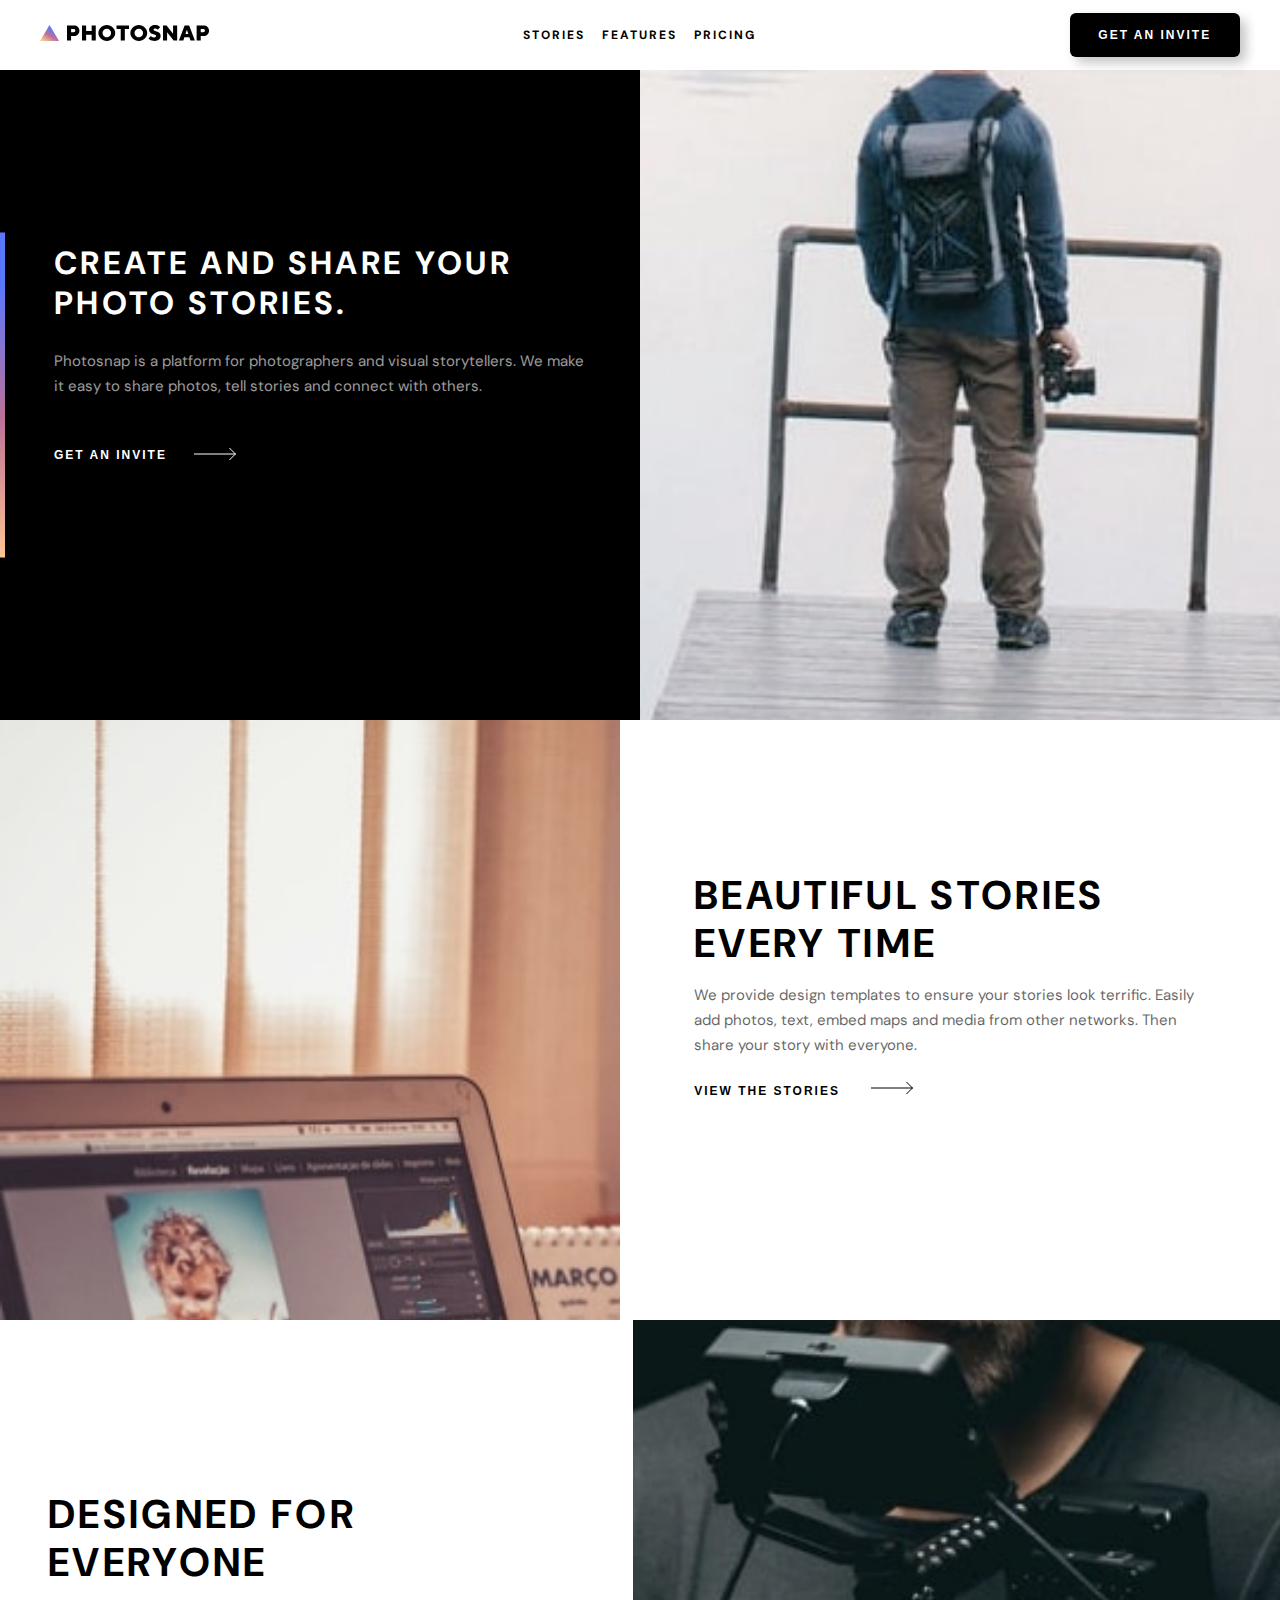
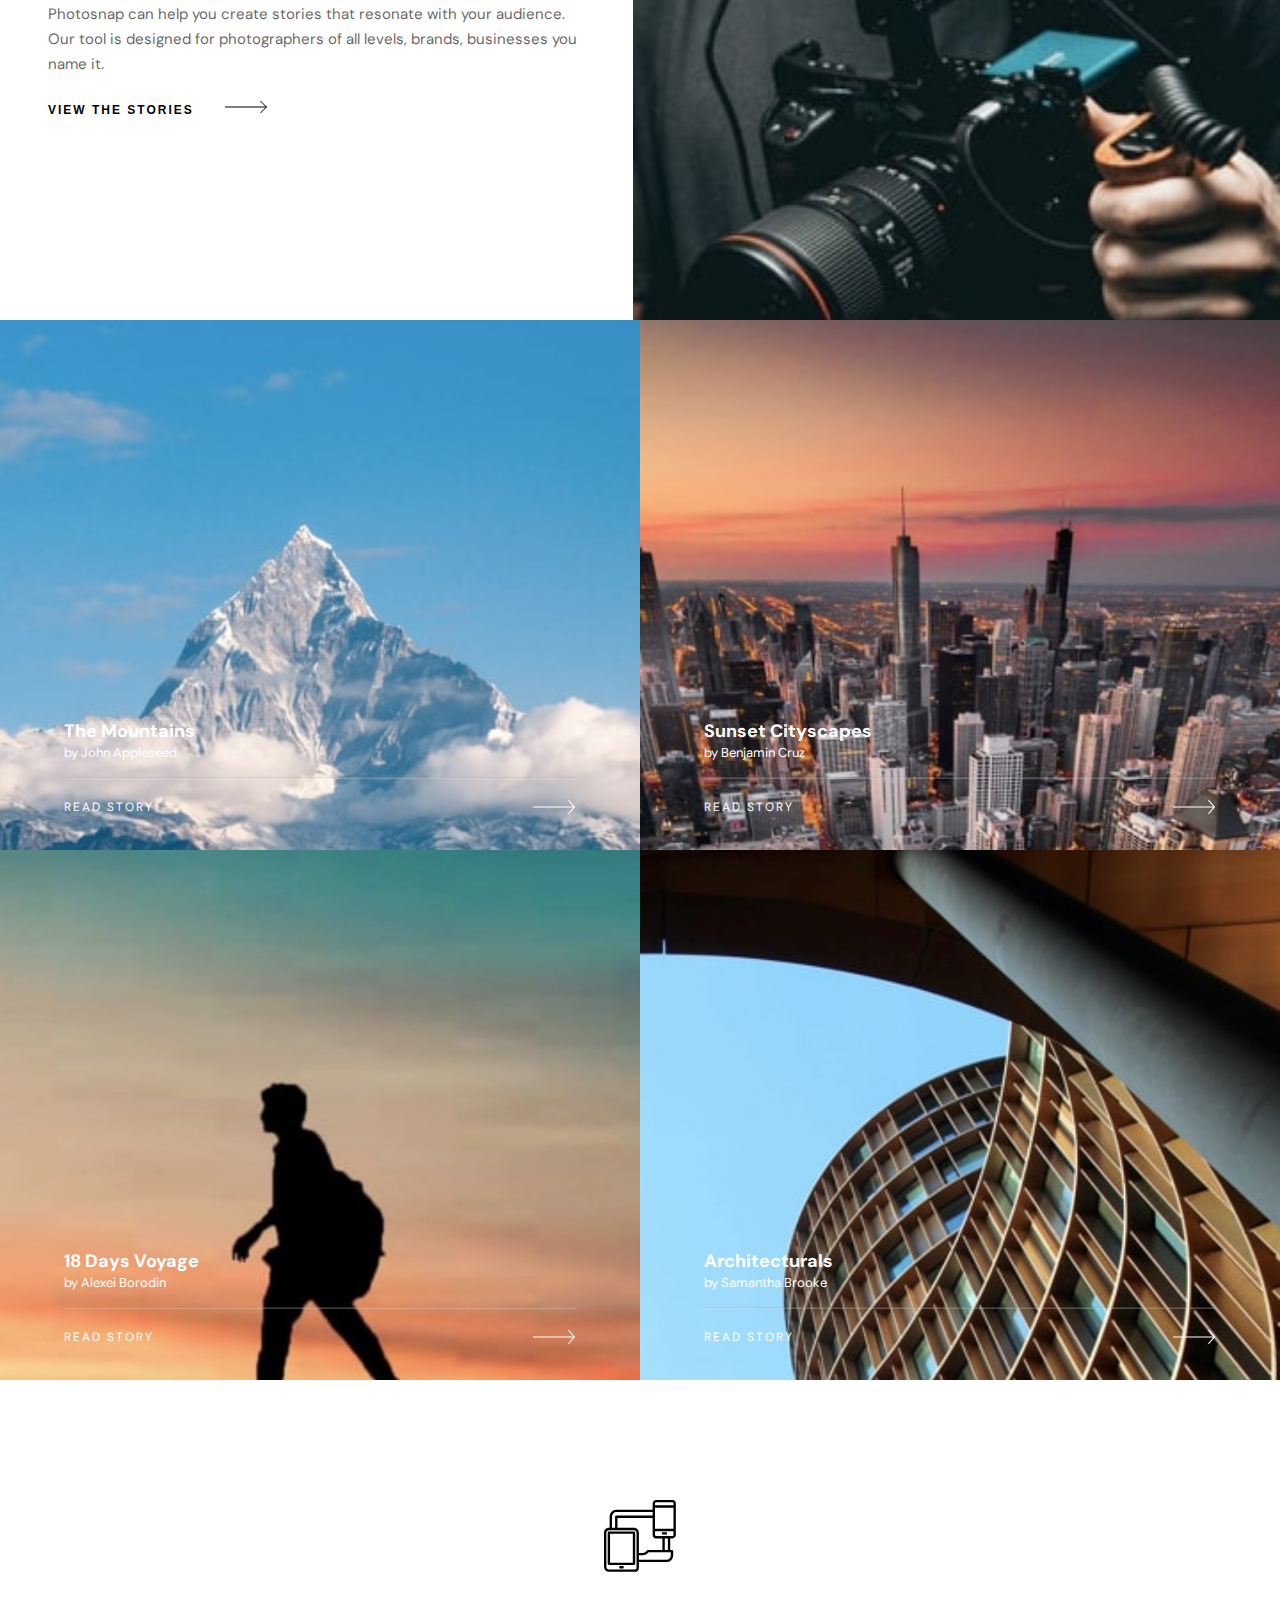
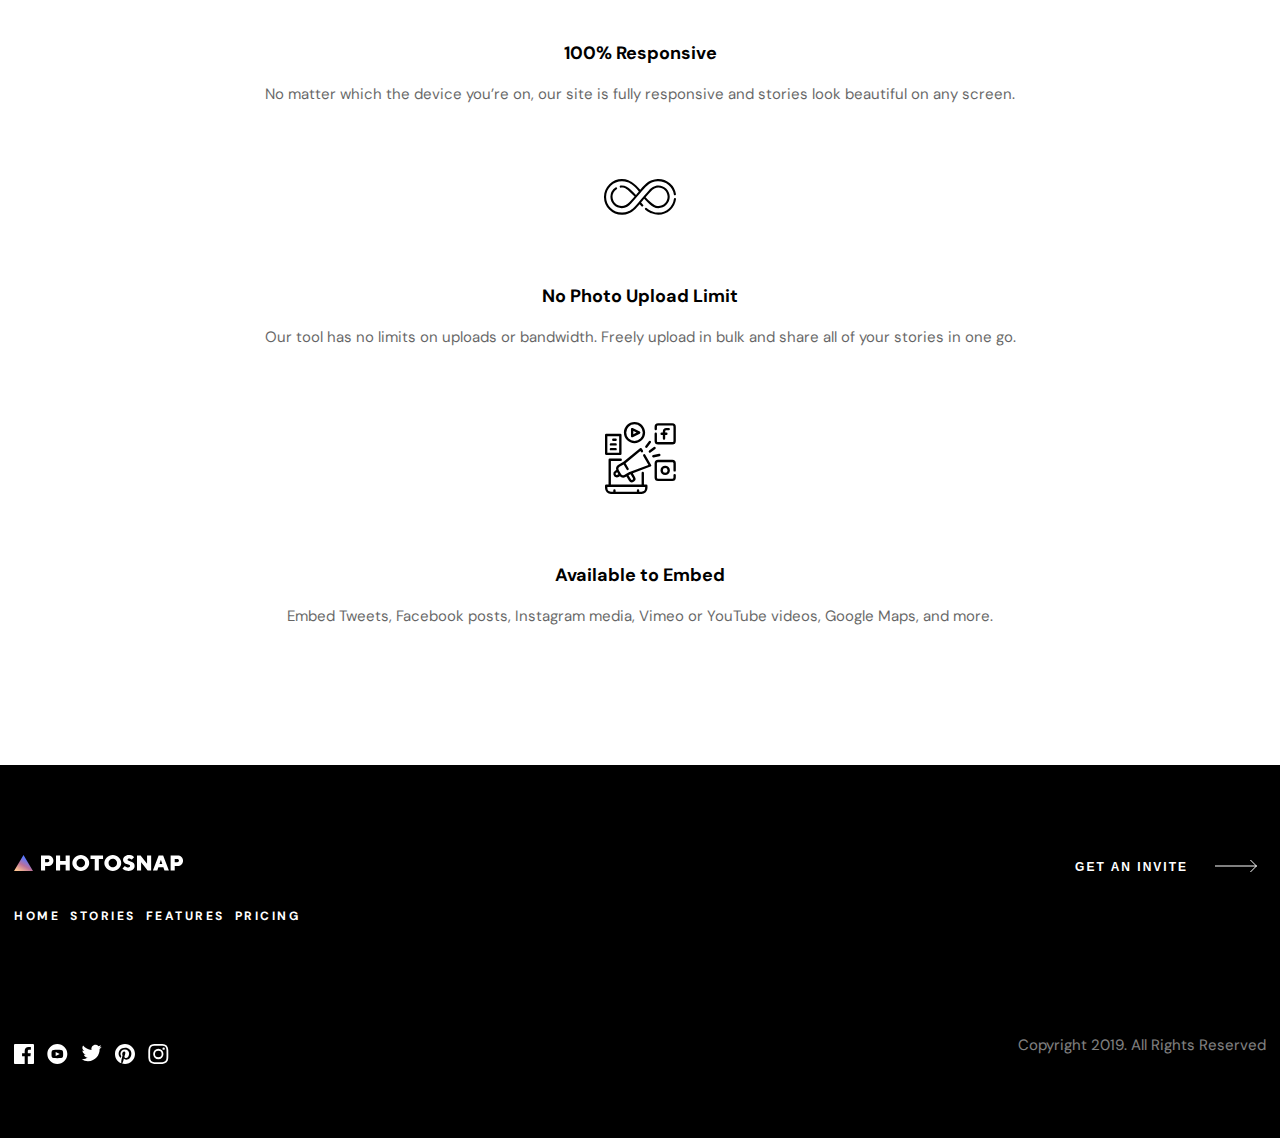
==== commit 16c601e0: "change" ====
--- a/index.html
+++ b/index.html
@@ -3,10 +3,13 @@
   <head>
     <meta charset="UTF-8" />
     <meta name="viewport" content="width=device-width, initial-scale=1.0" />
+    <meta
+      name="description"
+      content="photographers gallery, you can upload your story"
+    />
     <link rel="stylesheet" href="./styles/general.css" />
     <link rel="stylesheet" href="./styles/style.css" />
-    <link rel="preconnect" href="https://fonts.googleapis.com" />
-    <link rel="preconnect" href="https://fonts.gstatic.com" crossorigin />
+
     <link
       rel="icon"
       type="image/png"
@@ -229,7 +232,7 @@
     </main>
     <!-- footer  -->
     <footer>
-        <div class="footer-logos">
+      <div class="footer-logos">
         <a href="./index.html">
           <svg
             class="footer-logo"
--- a/styles/general.css
+++ b/styles/general.css
@@ -1,4 +1,4 @@
-@import url('https://fonts.googleapis.com/css2?family=DM+Sans:wght@400;700&display=swap');
+@import url("https://fonts.googleapis.com/css2?family=DM+Sans:wght@400;700&display=swap");
 
 * {
   margin: 0;
@@ -90,7 +90,7 @@
   text-align: center;
   letter-spacing: 2.5px;
   text-transform: uppercase;
-  color: #000000;
+  color: #ffffff;
 }
 
 .mobile-menu > li > a:hover {
@@ -121,12 +121,11 @@
 .getinvitation {
   border: none;
   background: transparent;
-  margin-top: 2.3rem; 
+  margin-top: 2.3rem;
   color: #ffff;
   display: flex;
   justify-content: end;
 }
-
 
 .invite-link {
   padding-bottom: 7px;
@@ -201,6 +200,7 @@
   background: #000000;
   border: 1px solid #e8e8e8;
   box-shadow: 6px 6px 12px #c5c5c5, -6px -6px 12px #ffffff;
+  cursor: pointer;
 }
 
 .invite-btn0 {
@@ -416,6 +416,7 @@
     background: #000000;
     border: 1px solid #e8e8e8;
     box-shadow: 6px 6px 12px #c5c5c5, -6px -6px 12px #ffffff;
+    cursor: pointer;
   }
 
   .invite-btn0:active {
@@ -478,53 +479,53 @@
     text-transform: uppercase;
     color: #000000;
   }
-    /* footer */
-
-    footer {
-      display: flex;
-      flex-direction: row;
-      justify-content: space-between;
-      align-items: baseline;
-      gap: 2rem;
-      padding: 2.8rem 2rem;
-    }
-    .footernav-list {
-      display: none;
-    }
-    .footernav-list0 {
-      display: flex;
-      gap: 1rem;
-      flex-direction: row;
-      margin-top: 3.2rem;
-    }
-    .footernav-list0 > li > a {
-      list-style: none;
-      text-decoration: none;
-      margin-bottom: 2rem;
-      font-weight: var(--max-font-weight);
-      text-decoration: none;
-      font-size: 15px;
-      line-height: 20px;
-      text-align: center;
-      letter-spacing: 2.5px;
-      text-transform: uppercase;
-      color: #ffffff;
-    }
-    .icons {
-      margin-top: 10rem;
-      justify-content: unset;
-    }
-  
-    .copyright {
-      font-size: unset;
-      margin-top: 14rem;
-    }
-}
-  /* ********************************************************** */
-  /* button decoration */
-  /* ******************************************************** */
-  /* ******************************************************** */
-  /* ******************************************************** */
+  /* footer */
+
+  footer {
+    display: flex;
+    flex-direction: row;
+    justify-content: space-between;
+    align-items: baseline;
+    gap: 2rem;
+    padding: 2.8rem 2rem;
+  }
+  .footernav-list {
+    display: none;
+  }
+  .footernav-list0 {
+    display: flex;
+    gap: 1rem;
+    flex-direction: row;
+    margin-top: 3.2rem;
+  }
+  .footernav-list0 > li > a {
+    list-style: none;
+    text-decoration: none;
+    margin-bottom: 2rem;
+    font-weight: var(--max-font-weight);
+    text-decoration: none;
+    font-size: 15px;
+    line-height: 20px;
+    text-align: center;
+    letter-spacing: 2.5px;
+    text-transform: uppercase;
+    color: #ffffff;
+  }
+  .icons {
+    margin-top: 10rem;
+    justify-content: unset;
+  }
+
+  .copyright {
+    font-size: unset;
+    margin-top: 15rem;
+  }
+}
+/* ********************************************************** */
+/* button decoration */
+/* ******************************************************** */
+/* ******************************************************** */
+/* ******************************************************** */
 /* tablet version starts from here 768px */
 /* ******************************************************** */
 @media screen and (min-width: 768px) {
@@ -546,7 +547,7 @@
   }
   /* footer */
   footer {
-    padding: 1.9rem 4rem;
+    padding: 4.6em 1.4em 2.4em;
   }
   .footerinvite {
     margin-top: 6.4rem;
@@ -558,21 +559,21 @@
   .copyright {
     font-size: 15px;
     line-height: 20px;
-    margin-top: 13rem;
+    margin-top: 14rem;
   }
 }
 
 /* ******************************************************* */
 /* DEsktop version */
 /* ******************************************************* */
-@media screen and (min-width: 1024px) {
+@media screen and (min-width: 1440px) {
   /* header */
   header {
     padding: 1.6em 16.4em;
   }
-    /* footer */
+  /* footer */
   footer {
-    padding: 1.6em 16.4em 6.4em;
+    padding: 6.8rem 16.5rem 5.5rem 11.5rem;
   }
   .footernav-list0 {
     display: none;
@@ -593,4 +594,4 @@
     text-decoration: underline;
     cursor: pointer;
   }
-}+}
--- a/styles/style.css
+++ b/styles/style.css
@@ -365,7 +365,7 @@
 /* ******************************************************** */
 @media screen and (min-width: 560px) {
   /* ******************************************************** */
- 
+
   /* ******************************************************** */
   /* main section  */
   /* create and share */
@@ -409,7 +409,6 @@
     display: grid;
     grid-template-columns: repeat(2, 1fr);
   }
-
 }
 
 /* ******************************************************** */
@@ -521,13 +520,12 @@
     padding: 12rem 15rem;
     max-width: 100%;
   }
-
 }
 
 /* ******************************************************* */
 /* DEsktop version */
 /* ******************************************************* */
-@media screen and (min-width: 1024px) {
+@media screen and (min-width: 1440px) {
   /* create and share */
   .createandshare {
     background-image: url(../assets/home/desktop/create-and-share.jpg);
@@ -640,4 +638,4 @@
     align-items: baseline;
     grid-template-columns: repeat(3, 1fr);
   }
-}+}
